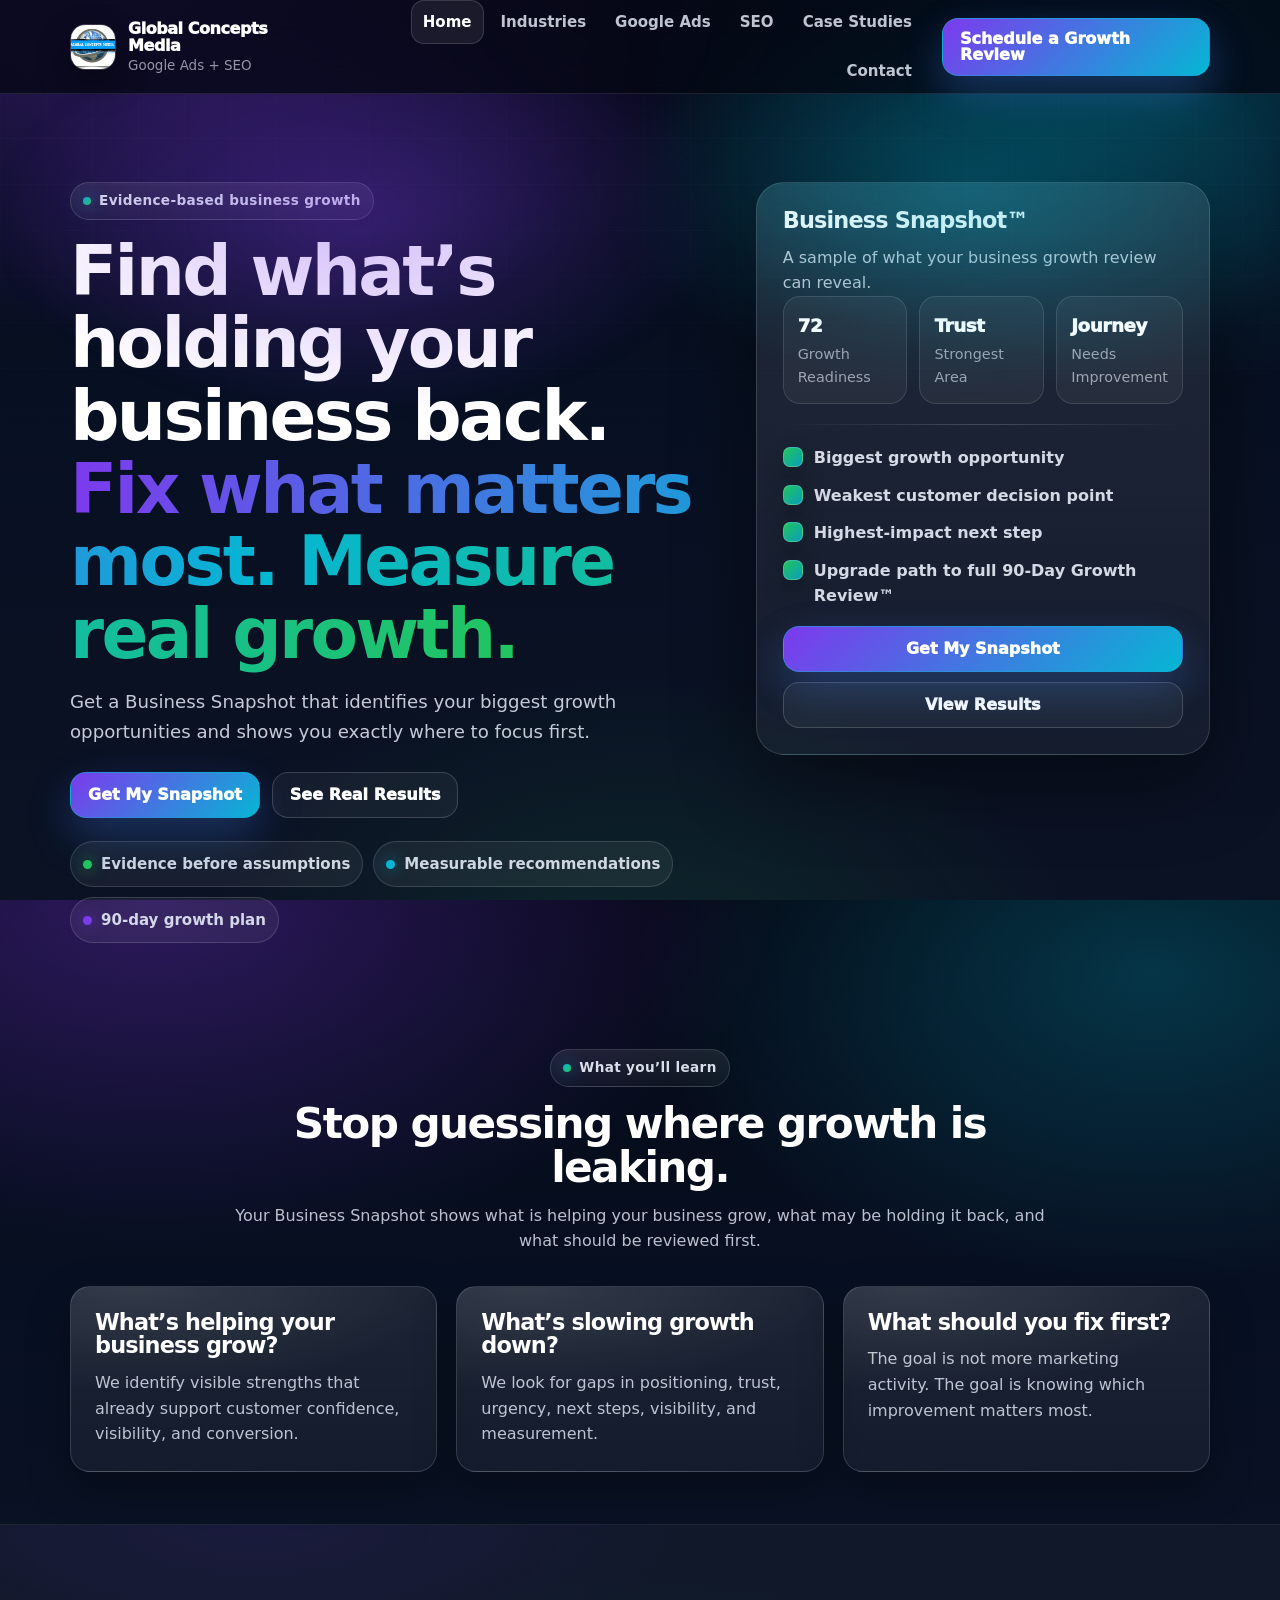
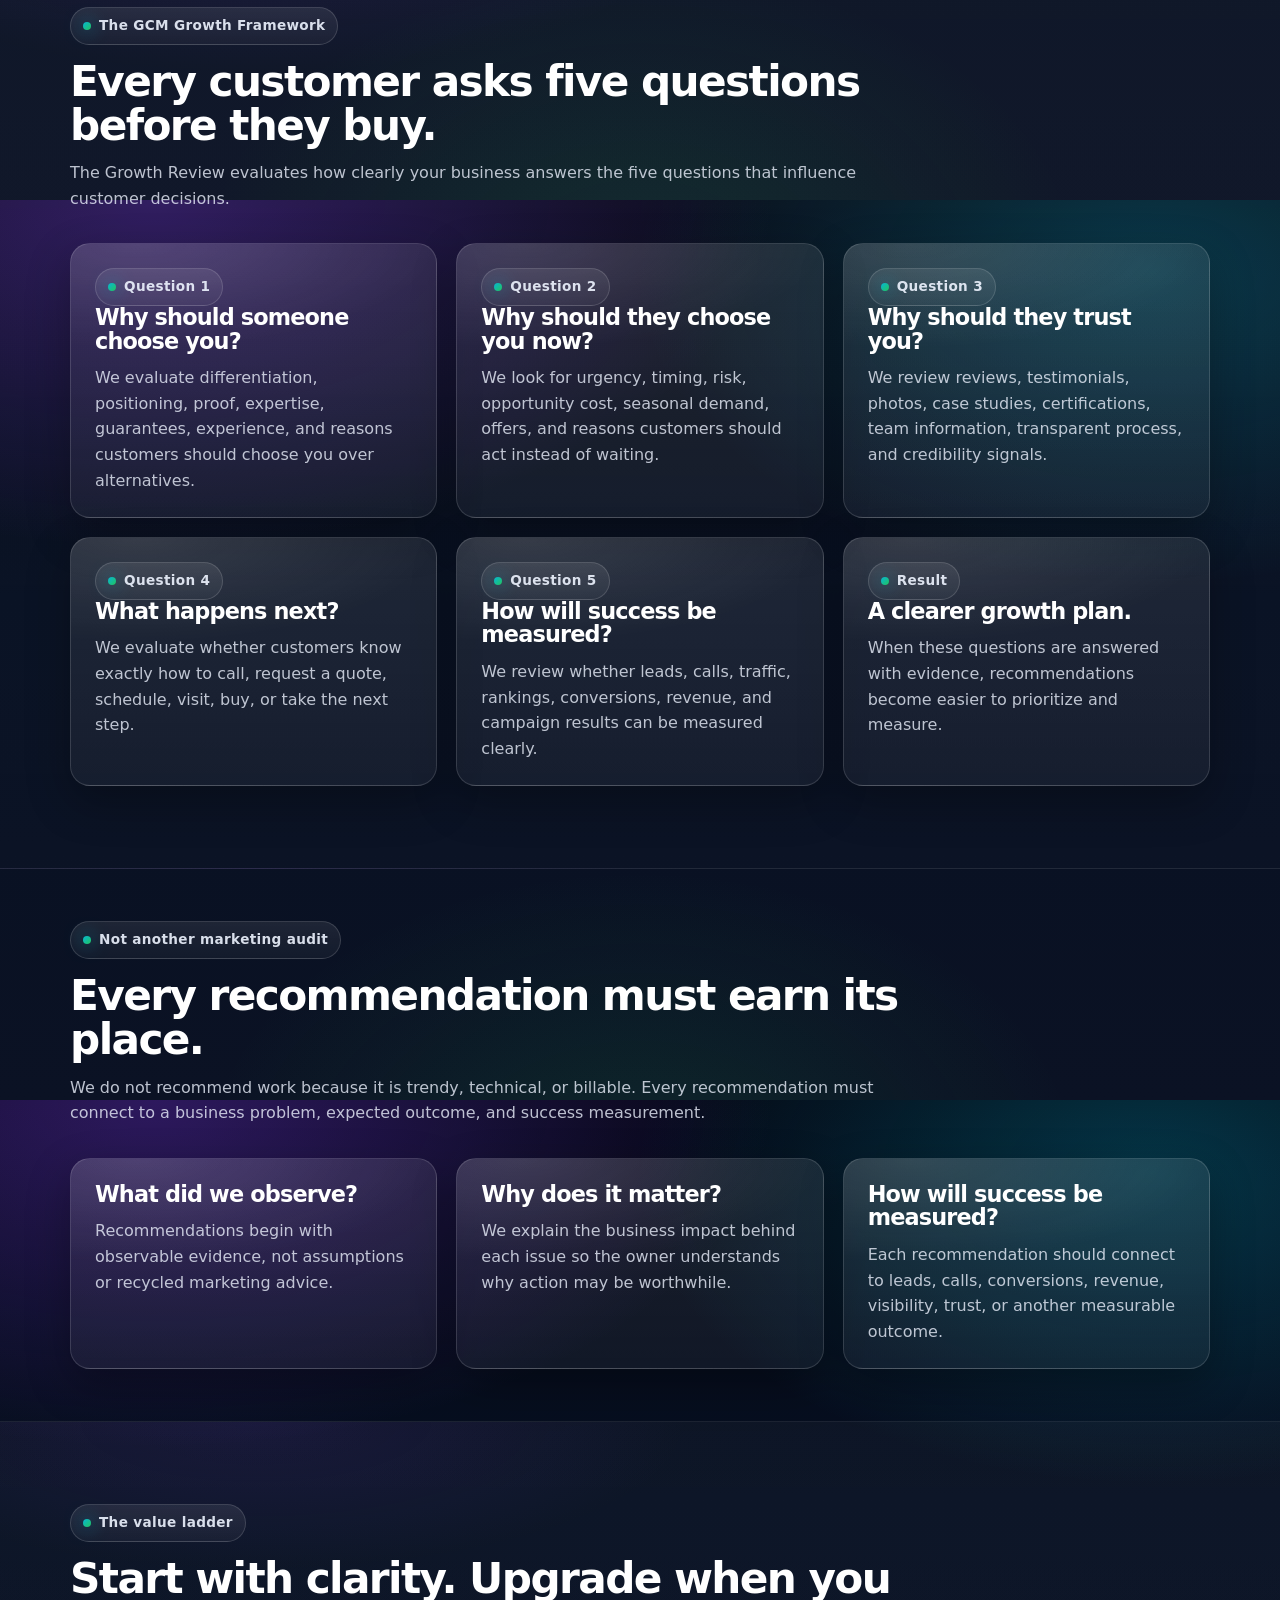
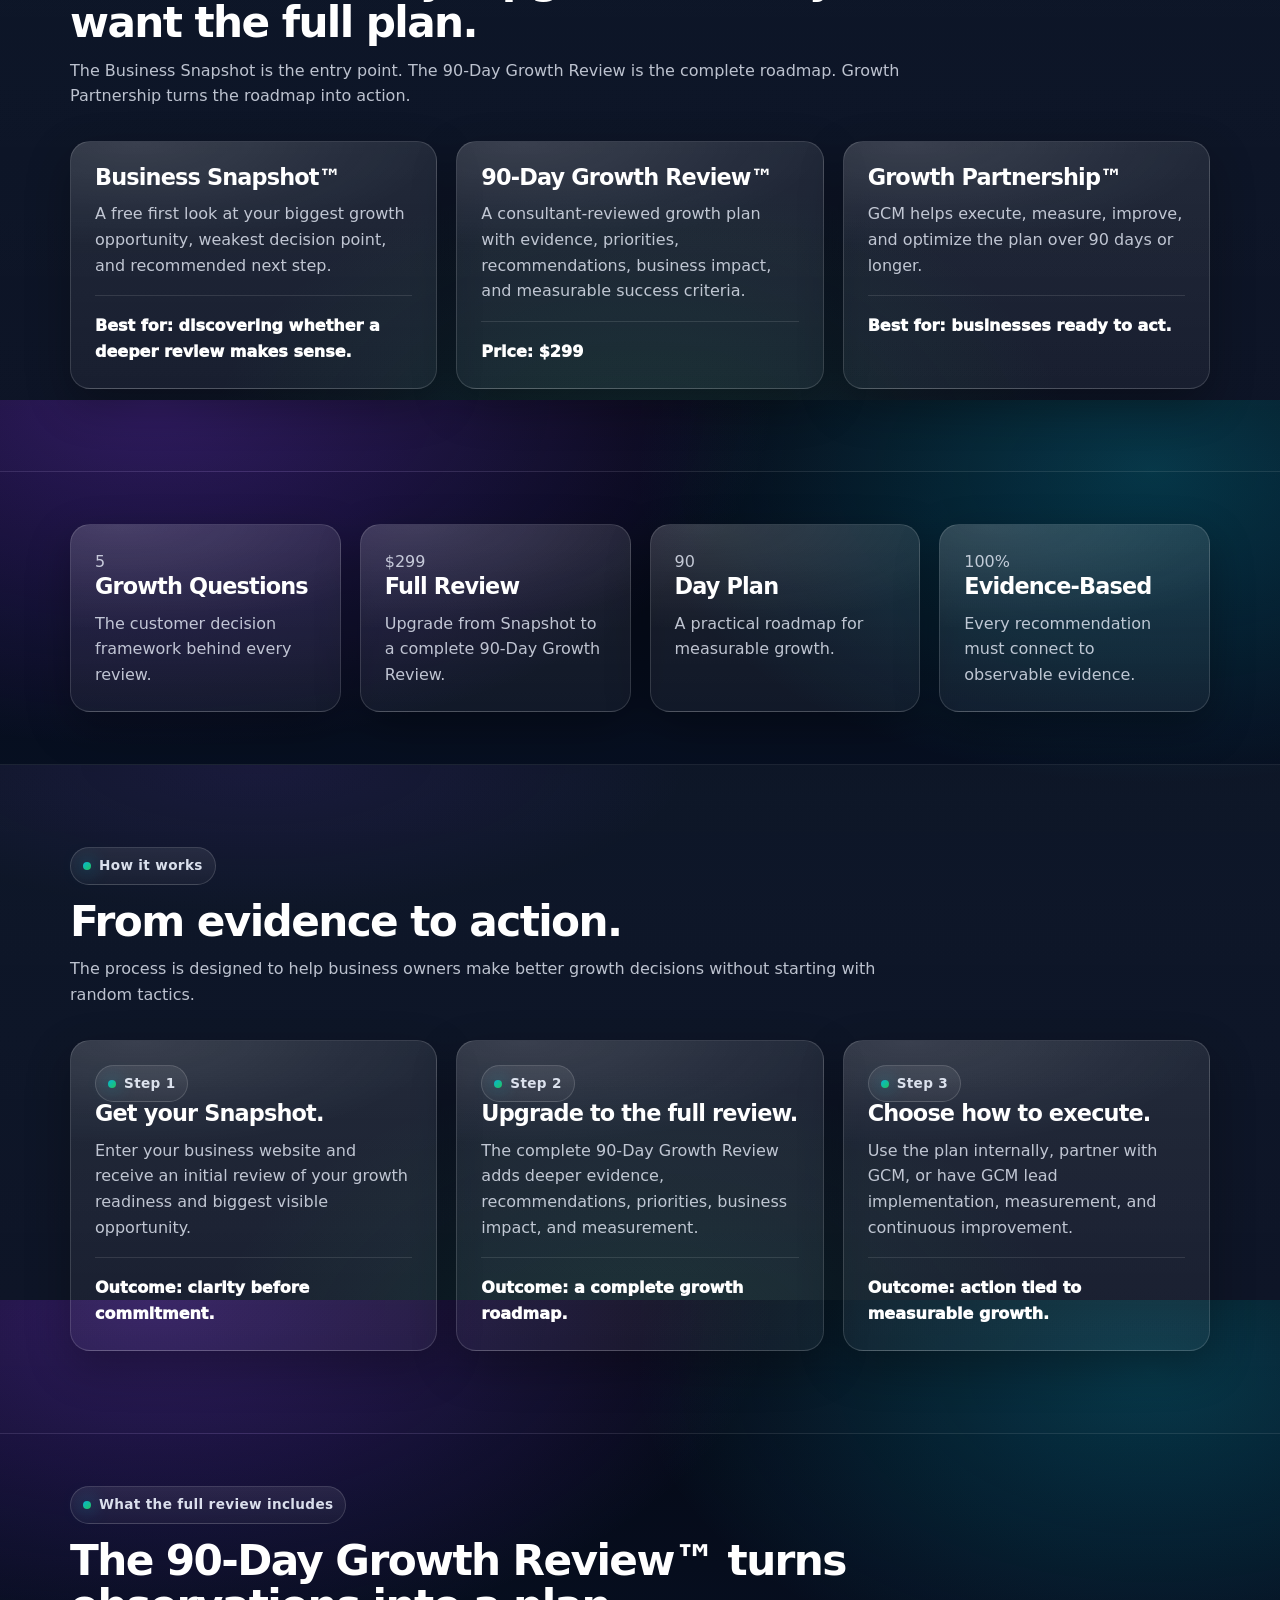
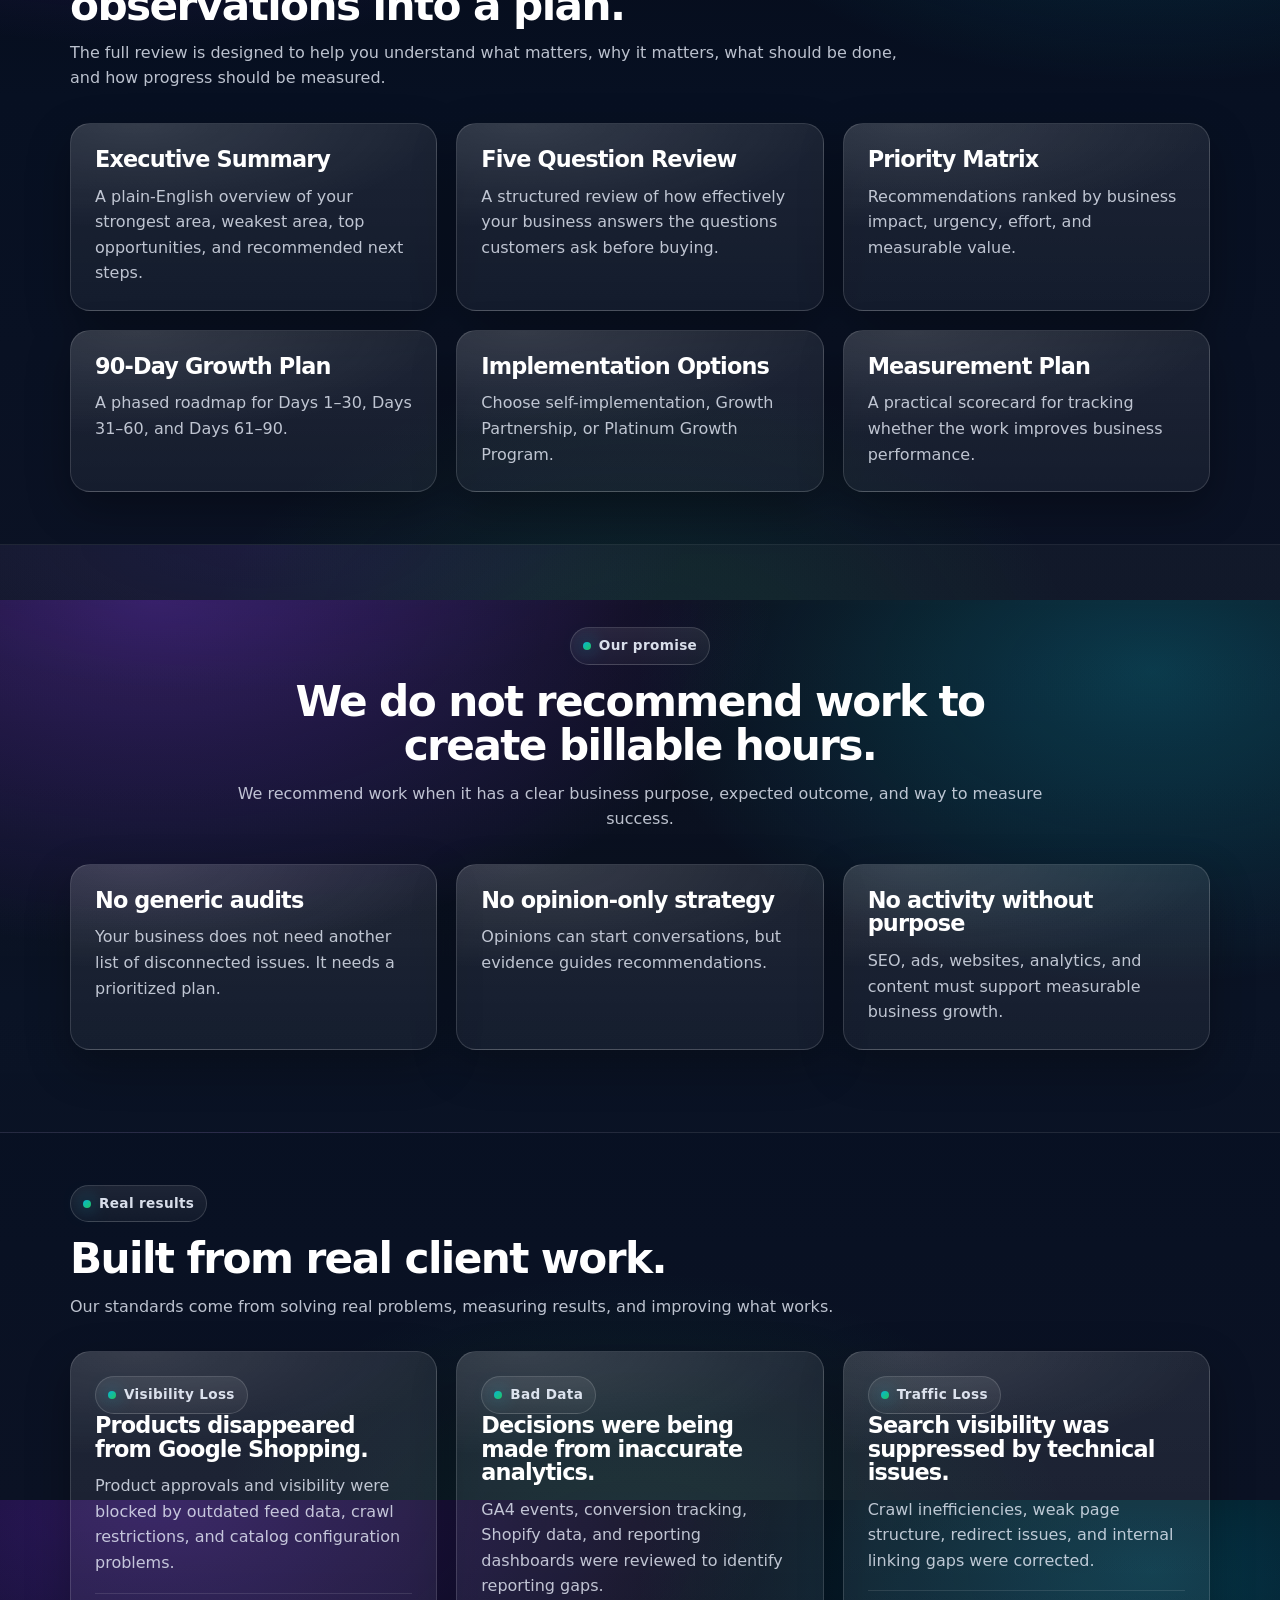
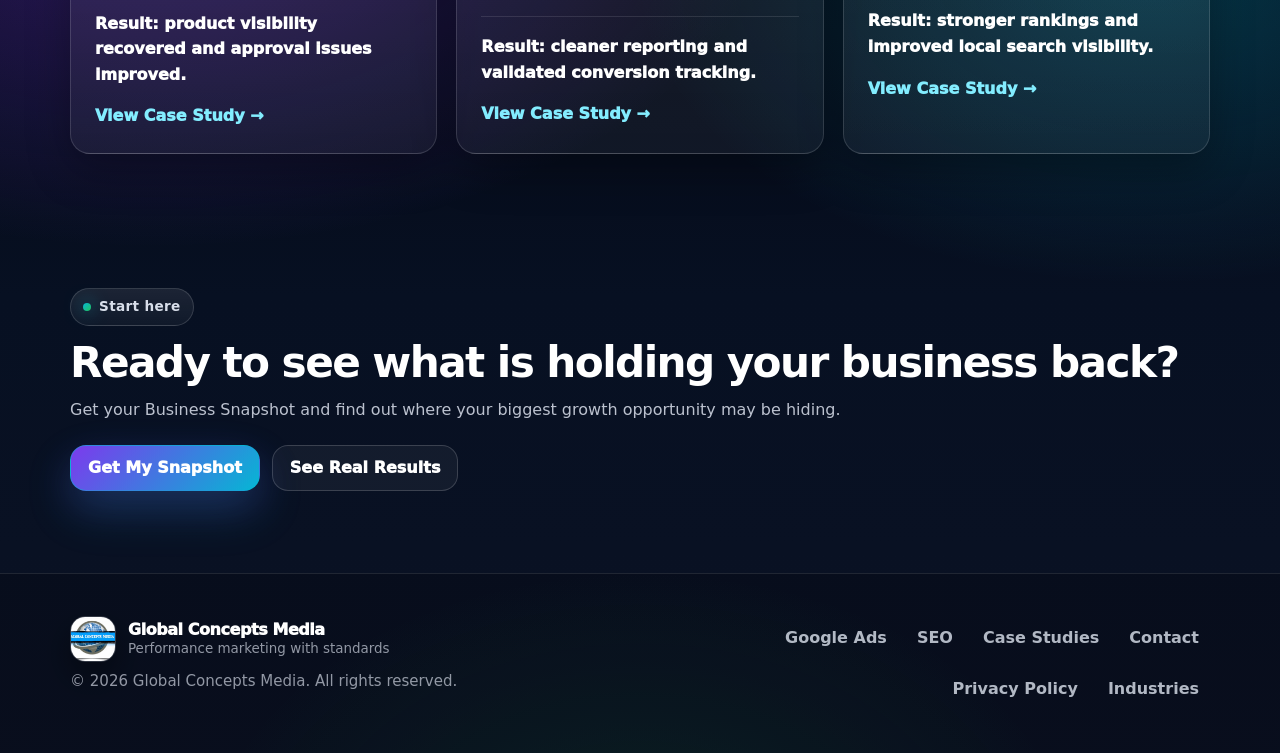
==== index.html @ c3c34c05 "Add files via upload" ====
<!doctype html>
<html lang="en">
<head>
  <meta charset="utf-8" />
  <meta name="viewport" content="width=device-width,initial-scale=1" />
  <meta name="description" content="Get your Business Snapshot from Global Concepts Media. Find what is holding your business back, fix what matters most, and measure real growth with an evidence-based 90-Day Growth Review." />

  <script async src="https://www.googletagmanager.com/gtag/js?id=G-0SN72D1GNG"></script>
  <script>
    window.dataLayer = window.dataLayer || [];
    function gtag(){dataLayer.push(arguments);}
    gtag('js', new Date());
    gtag('config', 'G-0SN72D1GNG', { anonymize_ip: true });
  </script>

  <title>Global Concepts Media | Find What Is Holding Your Business Back</title>

  <link rel="canonical" href="https://globalconceptsmedia.com/" />
  <link rel="icon" href="./images/logo.jpg" />
  <link rel="stylesheet" href="./styles.css?v=20260707-2" />
  <script defer src="./shared.js?v=20260707-2"></script>
</head>

<body>
  <a class="skip-link" href="#main">Skip to content</a>
  <div id="site-header"></div>

  <main id="main">

    <section class="hero">
      <div class="container hero-grid">
        <div class="hero-copy">
          <p class="eyebrow">Evidence-based business growth</p>

          <h1>
            Find what’s holding your business back.
            <span class="grad">Fix what matters most. Measure real growth.</span>
          </h1>

          <p class="subhead">
            Get a Business Snapshot that identifies your biggest growth opportunities and shows you exactly where to focus first.
          </p>

          <div class="cta-row">
            <a class="btn btn-primary" href="./business-snapshot.html">Get My Snapshot</a>
            <a class="btn btn-ghost" href="./case-studies.html">See Real Results</a>
          </div>

          <div class="trust-row">
            <div class="trust-pill"><span class="dot dot-green"></span> Evidence before assumptions</div>
            <div class="trust-pill"><span class="dot dot-blue"></span> Measurable recommendations</div>
            <div class="trust-pill"><span class="dot dot-purple"></span> 90-day growth plan</div>
          </div>
        </div>

        <div class="hero-card">
          <div class="card glass">
            <div class="card-top">
              <h3>Business Snapshot™</h3>
              <p class="muted">A sample of what your business growth review can reveal.</p>
            </div>

            <div class="mini-metrics">
              <div class="mini">
                <div class="mini-kpi">72</div>
                <div class="mini-label">Growth Readiness</div>
              </div>
              <div class="mini">
                <div class="mini-kpi">Trust</div>
                <div class="mini-label">Strongest Area</div>
              </div>
              <div class="mini">
                <div class="mini-kpi">Journey</div>
                <div class="mini-label">Needs Improvement</div>
              </div>
            </div>

            <div class="divider"></div>

            <ul class="checklist">
              <li><span class="check"></span> Biggest growth opportunity</li>
              <li><span class="check"></span> Weakest customer decision point</li>
              <li><span class="check"></span> Highest-impact next step</li>
              <li><span class="check"></span> Upgrade path to full 90-Day Growth Review™</li>
            </ul>

            <div class="card-cta">
              <a class="btn btn-primary btn-block" href="./business-snapshot.html">Get My Snapshot</a>
              <a class="btn btn-ghost btn-block" href="./case-studies.html">View Results</a>
            </div>
          </div>
        </div>
      </div>

      <div class="hero-bg" aria-hidden="true"></div>
    </section>

    <section class="section section-tight">
      <div class="container">
        <div class="section-head center">
          <p class="eyebrow">What you’ll learn</p>
          <h2>Stop guessing where growth is leaking.</h2>
          <p class="muted">
            Your Business Snapshot shows what is helping your business grow, what may be holding it back, and what should be reviewed first.
          </p>
        </div>

        <div class="grid-3">
          <article class="feature card">
            <h3>What’s helping your business grow?</h3>
            <p class="muted">We identify visible strengths that already support customer confidence, visibility, and conversion.</p>
          </article>

          <article class="feature card">
            <h3>What’s slowing growth down?</h3>
            <p class="muted">We look for gaps in positioning, trust, urgency, next steps, visibility, and measurement.</p>
          </article>

          <article class="feature card">
            <h3>What should you fix first?</h3>
            <p class="muted">The goal is not more marketing activity. The goal is knowing which improvement matters most.</p>
          </article>
        </div>
      </div>
    </section>

    <section class="section section-alt">
      <div class="container">
        <div class="section-head">
          <p class="eyebrow">The GCM Growth Framework</p>
          <h2>Every customer asks five questions before they buy.</h2>
          <p class="muted">
            The Growth Review evaluates how clearly your business answers the five questions that influence customer decisions.
          </p>
        </div>

        <div class="grid-3">
          <article class="feature card">
            <p class="eyebrow">Question 1</p>
            <h3>Why should someone choose you?</h3>
            <p class="muted">We evaluate differentiation, positioning, proof, expertise, guarantees, experience, and reasons customers should choose you over alternatives.</p>
          </article>

          <article class="feature card">
            <p class="eyebrow">Question 2</p>
            <h3>Why should they choose you now?</h3>
            <p class="muted">We look for urgency, timing, risk, opportunity cost, seasonal demand, offers, and reasons customers should act instead of waiting.</p>
          </article>

          <article class="feature card">
            <p class="eyebrow">Question 3</p>
            <h3>Why should they trust you?</h3>
            <p class="muted">We review reviews, testimonials, photos, case studies, certifications, team information, transparent process, and credibility signals.</p>
          </article>

          <article class="feature card">
            <p class="eyebrow">Question 4</p>
            <h3>What happens next?</h3>
            <p class="muted">We evaluate whether customers know exactly how to call, request a quote, schedule, visit, buy, or take the next step.</p>
          </article>

          <article class="feature card">
            <p class="eyebrow">Question 5</p>
            <h3>How will success be measured?</h3>
            <p class="muted">We review whether leads, calls, traffic, rankings, conversions, revenue, and campaign results can be measured clearly.</p>
          </article>

          <article class="feature card">
            <p class="eyebrow">Result</p>
            <h3>A clearer growth plan.</h3>
            <p class="muted">When these questions are answered with evidence, recommendations become easier to prioritize and measure.</p>
          </article>
        </div>
      </div>
    </section>

    <section class="section section-tight">
      <div class="container">
        <div class="section-head">
          <p class="eyebrow">Not another marketing audit</p>
          <h2>Every recommendation must earn its place.</h2>
          <p class="muted">
            We do not recommend work because it is trendy, technical, or billable. Every recommendation must connect to a business problem, expected outcome, and success measurement.
          </p>
        </div>

        <div class="grid-3">
          <article class="feature card">
            <h3>What did we observe?</h3>
            <p class="muted">Recommendations begin with observable evidence, not assumptions or recycled marketing advice.</p>
          </article>

          <article class="feature card">
            <h3>Why does it matter?</h3>
            <p class="muted">We explain the business impact behind each issue so the owner understands why action may be worthwhile.</p>
          </article>

          <article class="feature card">
            <h3>How will success be measured?</h3>
            <p class="muted">Each recommendation should connect to leads, calls, conversions, revenue, visibility, trust, or another measurable outcome.</p>
          </article>
        </div>
      </div>
    </section>

    <section class="section section-alt">
      <div class="container">
        <div class="section-head">
          <p class="eyebrow">The value ladder</p>
          <h2>Start with clarity. Upgrade when you want the full plan.</h2>
          <p class="muted">
            The Business Snapshot is the entry point. The 90-Day Growth Review is the complete roadmap. Growth Partnership turns the roadmap into action.
          </p>
        </div>

        <div class="grid-3">
          <article class="feature card">
            <h3>Business Snapshot™</h3>
            <p class="muted">
              A free first look at your biggest growth opportunity, weakest decision point, and recommended next step.
            </p>
            <div class="result-line">Best for: discovering whether a deeper review makes sense.</div>
          </article>

          <article class="feature card">
            <h3>90-Day Growth Review™</h3>
            <p class="muted">
              A consultant-reviewed growth plan with evidence, priorities, recommendations, business impact, and measurable success criteria.
            </p>
            <div class="result-line">Price: $299</div>
          </article>

          <article class="feature card">
            <h3>Growth Partnership™</h3>
            <p class="muted">
              GCM helps execute, measure, improve, and optimize the plan over 90 days or longer.
            </p>
            <div class="result-line">Best for: businesses ready to act.</div>
          </article>
        </div>
      </div>
    </section>

    <section class="section section-tight">
      <div class="container">
        <div class="grid-4">
          <article class="feature card stat-card">
            <p class="stat-number">5</p>
            <h3>Growth Questions</h3>
            <p class="muted">The customer decision framework behind every review.</p>
          </article>

          <article class="feature card stat-card">
            <p class="stat-number">$299</p>
            <h3>Full Review</h3>
            <p class="muted">Upgrade from Snapshot to a complete 90-Day Growth Review.</p>
          </article>

          <article class="feature card stat-card">
            <p class="stat-number">90</p>
            <h3>Day Plan</h3>
            <p class="muted">A practical roadmap for measurable growth.</p>
          </article>

          <article class="feature card stat-card">
            <p class="stat-number">100%</p>
            <h3>Evidence-Based</h3>
            <p class="muted">Every recommendation must connect to observable evidence.</p>
          </article>
        </div>
      </div>
    </section>

    <section class="section section-alt">
      <div class="container">
        <div class="section-head">
          <p class="eyebrow">How it works</p>
          <h2>From evidence to action.</h2>
          <p class="muted">
            The process is designed to help business owners make better growth decisions without starting with random tactics.
          </p>
        </div>

        <div class="grid-3">
          <article class="feature card">
            <p class="eyebrow">Step 1</p>
            <h3>Get your Snapshot.</h3>
            <p class="muted">
              Enter your business website and receive an initial review of your growth readiness and biggest visible opportunity.
            </p>
            <div class="result-line">Outcome: clarity before commitment.</div>
          </article>

          <article class="feature card">
            <p class="eyebrow">Step 2</p>
            <h3>Upgrade to the full review.</h3>
            <p class="muted">
              The complete 90-Day Growth Review adds deeper evidence, recommendations, priorities, business impact, and measurement.
            </p>
            <div class="result-line">Outcome: a complete growth roadmap.</div>
          </article>

          <article class="feature card">
            <p class="eyebrow">Step 3</p>
            <h3>Choose how to execute.</h3>
            <p class="muted">
              Use the plan internally, partner with GCM, or have GCM lead implementation, measurement, and continuous improvement.
            </p>
            <div class="result-line">Outcome: action tied to measurable growth.</div>
          </article>
        </div>
      </div>
    </section>

    <section class="section section-tight">
      <div class="container">
        <div class="section-head">
          <p class="eyebrow">What the full review includes</p>
          <h2>The 90-Day Growth Review™ turns observations into a plan.</h2>
          <p class="muted">
            The full review is designed to help you understand what matters, why it matters, what should be done, and how progress should be measured.
          </p>
        </div>

        <div class="grid-3">
          <article class="feature card">
            <h3>Executive Summary</h3>
            <p class="muted">A plain-English overview of your strongest area, weakest area, top opportunities, and recommended next steps.</p>
          </article>

          <article class="feature card">
            <h3>Five Question Review</h3>
            <p class="muted">A structured review of how effectively your business answers the questions customers ask before buying.</p>
          </article>

          <article class="feature card">
            <h3>Priority Matrix</h3>
            <p class="muted">Recommendations ranked by business impact, urgency, effort, and measurable value.</p>
          </article>

          <article class="feature card">
            <h3>90-Day Growth Plan</h3>
            <p class="muted">A phased roadmap for Days 1–30, Days 31–60, and Days 61–90.</p>
          </article>

          <article class="feature card">
            <h3>Implementation Options</h3>
            <p class="muted">Choose self-implementation, Growth Partnership, or Platinum Growth Program.</p>
          </article>

          <article class="feature card">
            <h3>Measurement Plan</h3>
            <p class="muted">A practical scorecard for tracking whether the work improves business performance.</p>
          </article>
        </div>
      </div>
    </section>

    <section class="section section-alt">
      <div class="container">
        <div class="section-head center">
          <p class="eyebrow">Our promise</p>
          <h2>We do not recommend work to create billable hours.</h2>
          <p class="muted">
            We recommend work when it has a clear business purpose, expected outcome, and way to measure success.
          </p>
        </div>

        <div class="grid-3">
          <article class="feature card">
            <h3>No generic audits</h3>
            <p class="muted">
              Your business does not need another list of disconnected issues. It needs a prioritized plan.
            </p>
          </article>

          <article class="feature card">
            <h3>No opinion-only strategy</h3>
            <p class="muted">
              Opinions can start conversations, but evidence guides recommendations.
            </p>
          </article>

          <article class="feature card">
            <h3>No activity without purpose</h3>
            <p class="muted">
              SEO, ads, websites, analytics, and content must support measurable business growth.
            </p>
          </article>
        </div>
      </div>
    </section>

    <section class="section section-tight">
      <div class="container">
        <div class="section-head">
          <p class="eyebrow">Real results</p>
          <h2>Built from real client work.</h2>
          <p class="muted">
            Our standards come from solving real problems, measuring results, and improving what works.
          </p>
        </div>

        <div class="grid-3">
          <article class="feature card">
            <p class="eyebrow">Visibility Loss</p>
            <h3>Products disappeared from Google Shopping.</h3>
            <p class="muted">
              Product approvals and visibility were blocked by outdated feed data, crawl restrictions, and catalog configuration problems.
            </p>
            <div class="result-line">Result: product visibility recovered and approval issues improved.</div>
            <a href="./case-studies.html" class="text-link">View Case Study →</a>
          </article>

          <article class="feature card">
            <p class="eyebrow">Bad Data</p>
            <h3>Decisions were being made from inaccurate analytics.</h3>
            <p class="muted">
              GA4 events, conversion tracking, Shopify data, and reporting dashboards were reviewed to identify reporting gaps.
            </p>
            <div class="result-line">Result: cleaner reporting and validated conversion tracking.</div>
            <a href="./case-studies.html" class="text-link">View Case Study →</a>
          </article>

          <article class="feature card">
            <p class="eyebrow">Traffic Loss</p>
            <h3>Search visibility was suppressed by technical issues.</h3>
            <p class="muted">
              Crawl inefficiencies, weak page structure, redirect issues, and internal linking gaps were corrected.
            </p>
            <div class="result-line">Result: stronger rankings and improved local search visibility.</div>
            <a href="./case-studies.html" class="text-link">View Case Study →</a>
          </article>
        </div>
      </div>
    </section>

    <section class="section final-cta">
      <div class="container">
        <div class="split">
          <div>
            <p class="eyebrow">Start here</p>
            <h2>Ready to see what is holding your business back?</h2>
            <p class="muted">
              Get your Business Snapshot and find out where your biggest growth opportunity may be hiding.
            </p>
          </div>

          <div class="split-cta">
            <a class="btn btn-primary" href="./business-snapshot.html">Get My Snapshot</a>
            <a class="btn btn-ghost" href="./case-studies.html">See Real Results</a>
          </div>
        </div>
      </div>
    </section>

  </main>

  <div id="site-footer"></div>

  <script defer src="https://static.cloudflareinsights.com/beacon.min.js"
    data-cf-beacon='{"token":"759fd166dbe248f79e559da39742e8ea"}'>
  </script>
</body>
</html>
---- styles.css ----
/* =========================================================
   Global Concepts Media — Final Premium UI CSS
   Final CSS / UI Polish
   Fresh Install / Full Replacement
   ========================================================= */

:root{
  --bg0:#040713;
  --bg1:#071022;
  --bg2:#0B1224;

  --text:#EEF4FF;
  --text-strong:#FFFFFF;
  --muted:rgba(238,244,255,.78);
  --muted2:rgba(238,244,255,.60);

  --brand1:#7C3AED;
  --brand2:#06B6D4;
  --brand3:#22C55E;
  --warn:#F59E0B;

  --surface:rgba(255,255,255,.058);
  --surface2:rgba(255,255,255,.088);
  --surface3:rgba(255,255,255,.13);
  --border:rgba(255,255,255,.14);
  --border2:rgba(255,255,255,.24);

  --shadow:0 26px 80px rgba(0,0,0,.48);
  --shadow-soft:0 16px 44px rgba(0,0,0,.30);
  --glow:0 0 0 1px rgba(255,255,255,.10), 0 22px 70px rgba(6,182,212,.10);

  --radius:20px;
  --radius2:28px;
  --radius3:36px;

  --container:1140px;
  --header-h:76px;
}

/* Reset */
*{box-sizing:border-box}
html{
  height:100%;
  scroll-behavior:smooth;
  text-size-adjust:100%;
}
body{
  min-height:100%;
  margin:0;
  color:var(--text);
  font-family:Inter, ui-sans-serif, system-ui, -apple-system, BlinkMacSystemFont, "Segoe UI", Roboto, Helvetica, Arial, sans-serif;
  line-height:1.6;
  background:
    radial-gradient(1000px 560px at 12% 0%, rgba(124,58,237,.34), transparent 62%),
    radial-gradient(860px 520px at 90% 8%, rgba(6,182,212,.26), transparent 60%),
    radial-gradient(760px 520px at 50% 108%, rgba(34,197,94,.12), transparent 58%),
    linear-gradient(180deg,var(--bg0),var(--bg1) 44%,var(--bg2));
  -webkit-font-smoothing:antialiased;
  -moz-osx-font-smoothing:grayscale;
  overflow-x:hidden;
}

body:before{
  content:"";
  position:fixed;
  inset:0;
  pointer-events:none;
  z-index:-1;
  background:
    linear-gradient(rgba(255,255,255,.026) 1px, transparent 1px),
    linear-gradient(90deg, rgba(255,255,255,.021) 1px, transparent 1px);
  background-size:46px 46px;
  mask-image:linear-gradient(to bottom, rgba(0,0,0,.82), transparent 78%);
}

img,svg{max-width:100%;display:block}
a{color:inherit;text-decoration:none}
button,input,textarea,select{font:inherit}
p{margin:0 0 14px;color:var(--muted)}
p:last-child{margin-bottom:0}
h1,h2,h3,h4{
  margin:0 0 12px;
  color:var(--text-strong);
  letter-spacing:-.038em;
  line-height:1.05;
}
h1{font-size:clamp(2.55rem,5.4vw,4.85rem)}
h2{font-size:clamp(1.85rem,3.3vw,3.12rem)}
h3{font-size:clamp(1.2rem,1.75vw,1.5rem)}
h4{font-size:1.06rem}
ul,ol{margin-top:0}
::selection{background:rgba(6,182,212,.30)}

:focus-visible{
  outline:3px solid rgba(6,182,212,.62);
  outline-offset:4px;
  border-radius:10px;
}

.container{
  width:min(var(--container),calc(100% - 40px));
  margin-inline:auto;
}

.skip-link{
  position:absolute;
  left:-999px;
  top:12px;
  z-index:99999;
}
.skip-link:focus{
  left:12px;
  padding:10px 14px;
  border-radius:14px;
  color:#fff;
  background:#111827;
  border:1px solid var(--border2);
}

/* Utility */
.grad{
  background:linear-gradient(90deg,var(--brand1),var(--brand2),var(--brand3));
  -webkit-background-clip:text;
  background-clip:text;
  color:transparent;
}
.muted{color:var(--muted)}
.tiny{font-size:.92rem;color:var(--muted2)}
.strong{color:var(--text-strong);font-weight:850}
.center{text-align:center}
.max-760{max-width:760px}
.max-860{max-width:860px}

.section{
  padding:82px 0;
  position:relative;
}
.section-tight{padding:52px 0}
.section-alt{
  background:
    radial-gradient(700px 240px at 20% 0%,rgba(124,58,237,.10),transparent 62%),
    linear-gradient(180deg,rgba(255,255,255,.032),rgba(255,255,255,.012));
  border-top:1px solid rgba(255,255,255,.075);
  border-bottom:1px solid rgba(255,255,255,.075);
}
.section-head{
  max-width:840px;
  margin:0 0 32px;
}
.section-head.center{
  margin-inline:auto;
}
.subhead{
  max-width:72ch;
  font-size:clamp(1.06rem,1.42vw,1.24rem);
  line-height:1.62;
  color:rgba(238,244,255,.82);
}
.eyebrow{
  display:inline-flex;
  align-items:center;
  gap:8px;
  margin-bottom:15px;
  padding:7px 12px;
  border-radius:999px;
  border:1px solid rgba(255,255,255,.15);
  background:linear-gradient(180deg,rgba(255,255,255,.085),rgba(255,255,255,.038));
  color:rgba(238,244,255,.90);
  font-weight:850;
  font-size:.85rem;
  letter-spacing:.025em;
}
.eyebrow:before{
  content:"";
  width:8px;
  height:8px;
  border-radius:50%;
  background:linear-gradient(135deg,var(--brand2),var(--brand3));
  box-shadow:0 0 18px rgba(6,182,212,.78);
}
.divider{
  height:1px;
  margin:20px 0;
  background:linear-gradient(90deg,transparent,rgba(255,255,255,.18),transparent);
}

/* Header */
.site-header{
  position:sticky;
  top:0;
  z-index:1000;
  min-height:var(--header-h);
  backdrop-filter:blur(20px);
  -webkit-backdrop-filter:blur(20px);
  background:rgba(4,7,19,.76);
  border-bottom:1px solid rgba(255,255,255,.10);
}
.navbar{
  min-height:var(--header-h);
  display:flex;
  align-items:center;
  justify-content:space-between;
  gap:18px;
}
.brand{
  display:flex;
  align-items:center;
  gap:12px;
  min-width:236px;
}
.brand img{
  width:46px;
  height:46px;
  object-fit:cover;
  border-radius:15px;
  border:1px solid rgba(255,255,255,.18);
  box-shadow:0 14px 32px rgba(0,0,0,.38);
}
.brand-text{
  display:flex;
  flex-direction:column;
  line-height:1.08;
}
.brand-name{
  color:#fff;
  font-weight:950;
  letter-spacing:-.028em;
}
.brand-tag{
  margin-top:4px;
  color:var(--muted2);
  font-size:.84rem;
}
.navlinks{
  display:flex;
  align-items:center;
  justify-content:flex-end;
  gap:5px;
  flex-wrap:wrap;
}
.navlinks a{
  padding:9px 11px;
  border-radius:13px;
  color:rgba(238,244,255,.80);
  border:1px solid transparent;
  font-weight:760;
  font-size:.94rem;
  transition:background .16s ease,border-color .16s ease,color .16s ease;
}
.navlinks a:hover,
.navlinks a.active{
  color:#fff;
  background:rgba(255,255,255,.075);
  border-color:rgba(255,255,255,.14);
}
.nav-cta{
  display:flex;
  align-items:center;
  gap:10px;
}

/* Buttons */
.btn{
  display:inline-flex;
  align-items:center;
  justify-content:center;
  gap:8px;
  min-height:46px;
  padding:12px 17px;
  border-radius:16px;
  border:1px solid rgba(255,255,255,.17);
  background:rgba(255,255,255,.058);
  color:#fff;
  font-weight:950;
  line-height:1;
  cursor:pointer;
  transition:transform .16s ease, background .16s ease, border-color .16s ease, box-shadow .16s ease;
}
.btn:hover{
  transform:translateY(-2px);
  background:rgba(255,255,255,.09);
  border-color:rgba(255,255,255,.26);
  box-shadow:0 14px 34px rgba(0,0,0,.28);
}
.btn:active{transform:translateY(0)}
.btn-primary{
  position:relative;
  overflow:hidden;
  border-color:rgba(6,182,212,.48);
  background:linear-gradient(135deg,var(--brand1),var(--brand2));
  box-shadow:0 20px 48px rgba(6,182,212,.18),0 14px 40px rgba(124,58,237,.20);
}
.btn-primary:before{
  content:"";
  position:absolute;
  inset:0;
  background:linear-gradient(90deg,transparent,rgba(255,255,255,.24),transparent);
  transform:translateX(-120%);
  transition:transform .5s ease;
}
.btn-primary:hover:before{
  transform:translateX(120%);
}
.btn-primary:hover{
  border-color:rgba(255,255,255,.30);
  box-shadow:0 24px 62px rgba(6,182,212,.24),0 16px 46px rgba(124,58,237,.24);
}
.btn-ghost{
  background:rgba(255,255,255,.046);
}
.btn-block{width:100%}

/* Cards */
.card{
  position:relative;
  overflow:hidden;
  border-radius:var(--radius);
  border:1px solid var(--border);
  background:
    radial-gradient(520px 180px at 18% 0%,rgba(255,255,255,.105),transparent 58%),
    linear-gradient(180deg,rgba(255,255,255,.086),rgba(255,255,255,.046));
  box-shadow:var(--shadow-soft);
  padding:24px;
  transition:transform .18s ease,border-color .18s ease,box-shadow .18s ease,background .18s ease;
}
.card > *{position:relative}
.card:hover{
  transform:translateY(-3px);
  border-color:rgba(255,255,255,.22);
  box-shadow:var(--glow);
}
.glass{
  background:
    radial-gradient(620px 220px at 16% 0%,rgba(6,182,212,.12),transparent 62%),
    linear-gradient(180deg,rgba(255,255,255,.105),rgba(255,255,255,.048));
  box-shadow:var(--shadow);
}
.feature p{margin:0}
.result-line{
  margin-top:17px;
  padding-top:17px;
  border-top:1px solid rgba(255,255,255,.11);
  color:#fff;
  font-weight:950;
}
.text-link{
  display:inline-flex;
  align-items:center;
  gap:6px;
  margin-top:16px;
  color:#83EDFF;
  font-weight:950;
}
.text-link:hover{opacity:.84}

/* Hero */
.hero{
  position:relative;
  padding:88px 0 54px;
}
.hero-bg{
  position:absolute;
  inset:-120px 0 auto;
  height:610px;
  pointer-events:none;
  background:
    radial-gradient(600px 320px at 28% 40%,rgba(124,58,237,.36),transparent 62%),
    radial-gradient(580px 320px at 76% 36%,rgba(6,182,212,.30),transparent 62%);
  filter:blur(12px);
  opacity:.95;
}
.hero-grid{
  position:relative;
  display:grid;
  grid-template-columns:minmax(0,1.18fr) minmax(340px,.82fr);
  gap:32px;
  align-items:start;
}
.hero-copy h1{
  max-width:920px;
}
.hero-copy .subhead{
  margin-top:17px;
}
.cta-row{
  display:flex;
  gap:12px;
  flex-wrap:wrap;
  margin-top:26px;
}
.trust-row{
  display:flex;
  flex-wrap:wrap;
  gap:10px;
  margin-top:23px;
}
.trust-pill{
  display:inline-flex;
  align-items:center;
  gap:9px;
  padding:10px 12px;
  border-radius:999px;
  border:1px solid rgba(255,255,255,.14);
  background:rgba(255,255,255,.058);
  color:rgba(238,244,255,.86);
  font-weight:850;
  font-size:.94rem;
}
.dot{
  width:9px;
  height:9px;
  border-radius:999px;
  display:inline-block;
}
.dot-green{background:var(--brand3);box-shadow:0 0 16px rgba(34,197,94,.72)}
.dot-blue{background:var(--brand2);box-shadow:0 0 16px rgba(6,182,212,.72)}
.dot-purple{background:var(--brand1);box-shadow:0 0 16px rgba(124,58,237,.72)}

.hero-card .card{
  padding:26px;
  border-radius:var(--radius2);
}
.card-top p{margin:0}
.checklist{
  list-style:none;
  padding:0;
  margin:19px 0 0;
  display:grid;
  gap:12px;
}
.checklist li{
  display:flex;
  align-items:flex-start;
  gap:11px;
  color:rgba(238,244,255,.88);
  font-weight:680;
}
.check{
  flex:0 0 auto;
  width:20px;
  height:20px;
  margin-top:2px;
  border-radius:7px;
  border:1px solid rgba(255,255,255,.20);
  background:linear-gradient(135deg,rgba(34,197,94,1),rgba(6,182,212,.85));
  box-shadow:0 10px 22px rgba(0,0,0,.28);
}
.mini-metrics{
  display:grid;
  grid-template-columns:repeat(3,1fr);
  gap:12px;
}
.mini{
  padding:14px;
  border-radius:17px;
  border:1px solid rgba(255,255,255,.12);
  background:rgba(255,255,255,.05);
}
.mini-kpi{
  color:#fff;
  font-weight:950;
  font-size:1.14rem;
  letter-spacing:-.02em;
}
.mini-label{
  margin-top:3px;
  color:var(--muted2);
  font-size:.9rem;
}
.card-cta{
  display:grid;
  gap:10px;
  margin-top:17px;
}

/* Grids */
.grid-2,
.grid-3,
.grid-4{
  display:grid;
  gap:19px;
}
.grid-2{grid-template-columns:repeat(2,minmax(0,1fr))}
.grid-3{grid-template-columns:repeat(3,minmax(0,1fr))}
.grid-4{grid-template-columns:repeat(4,minmax(0,1fr))}

.split{
  display:flex;
  align-items:center;
  justify-content:space-between;
  gap:22px;
  flex-wrap:wrap;
}
.split-cta,
.callout-cta{
  display:flex;
  gap:12px;
  flex-wrap:wrap;
}

/* Page Hero */
.page-hero{
  padding:72px 0 36px;
}
.page-hero .subhead{
  margin-top:15px;
}

/* Steps */
.steps{
  list-style:none;
  padding:0;
  margin:0;
  display:grid;
  gap:16px;
}
.step{
  display:grid;
  grid-template-columns:64px 1fr;
  gap:14px;
  align-items:start;
}
.step-num{
  width:56px;
  height:56px;
  border-radius:18px;
  display:flex;
  align-items:center;
  justify-content:center;
  color:#fff;
  font-weight:950;
  background:linear-gradient(135deg,rgba(124,58,237,.96),rgba(6,182,212,.78));
  border:1px solid rgba(255,255,255,.20);
  box-shadow:0 16px 34px rgba(0,0,0,.30);
}

/* Bullets */
.bullets{
  margin:12px 0 0;
  padding-left:18px;
  color:rgba(238,244,255,.84);
}
.bullets li{
  margin:8px 0;
}
.bullets strong{
  color:#fff;
}

/* Case / Metrics */
.case-top p{margin:0}
.case-metrics{
  display:grid;
  grid-template-columns:repeat(2,1fr);
  gap:10px;
  margin:17px 0;
}
.metric{
  padding:14px;
  border-radius:17px;
  border:1px solid rgba(255,255,255,.12);
  background:rgba(255,255,255,.05);
}
.metric-kpi{
  color:#fff;
  font-weight:950;
  font-size:1.1rem;
}
.metric-label{
  margin-top:3px;
  color:var(--muted2);
  font-size:.9rem;
}

/* Callouts */
.callout{
  margin-top:26px;
  border-radius:var(--radius2);
  padding:28px;
}
.callout-inner{
  display:flex;
  align-items:center;
  justify-content:space-between;
  gap:20px;
  flex-wrap:wrap;
}

/* Contact / Forms */
.grid-contact{
  display:grid;
  grid-template-columns:minmax(0,1.08fr) minmax(320px,.92fr);
  gap:20px;
  align-items:start;
}
.form{
  display:grid;
  gap:14px;
  margin-top:15px;
}
label span{
  display:block;
  margin-bottom:7px;
  color:rgba(238,244,255,.90);
  font-weight:880;
  font-size:.94rem;
}
input,
textarea,
select{
  width:100%;
  color:#fff;
  padding:14px 15px;
  border-radius:16px;
  border:1px solid rgba(255,255,255,.15);
  background:rgba(255,255,255,.052);
  outline:none;
  transition:border-color .16s ease,box-shadow .16s ease,background .16s ease;
}
input:hover,
textarea:hover,
select:hover{
  border-color:rgba(255,255,255,.22);
  background:rgba(255,255,255,.065);
}
input::placeholder,
textarea::placeholder{
  color:rgba(238,244,255,.46);
}
input:focus,
textarea:focus,
select:focus{
  border-color:rgba(6,182,212,.56);
  background:rgba(255,255,255,.072);
  box-shadow:0 0 0 4px rgba(6,182,212,.14);
}
textarea{
  resize:vertical;
  min-height:150px;
}

/* Certifications */
.cert-row{
  display:flex;
  align-items:center;
  gap:14px;
  flex-wrap:wrap;
  margin:18px 0 10px;
}
.cert{
  height:58px;
  width:auto;
  padding:10px 12px;
  object-fit:contain;
  border-radius:15px;
  border:1px solid rgba(255,255,255,.16);
  background:rgba(255,255,255,.05);
}

/* Footer */
.site-footer{
  padding:42px 0;
  border-top:1px solid rgba(255,255,255,.10);
  background:rgba(0,0,0,.18);
}
.footer-grid{
  display:grid;
  grid-template-columns:1.2fr .8fr;
  gap:20px;
  align-items:start;
}
.footer-links{
  display:flex;
  justify-content:flex-end;
  flex-wrap:wrap;
  gap:8px;
}
.footer-links a{
  padding:8px 10px;
  border-radius:12px;
  color:rgba(238,244,255,.74);
  border:1px solid transparent;
  font-weight:760;
}
.footer-links a:hover{
  color:#fff;
  background:rgba(255,255,255,.065);
  border-color:rgba(255,255,255,.13);
}
.copy{
  margin-top:7px;
  color:var(--muted2);
  font-size:.94rem;
}

/* Responsive */
@media (max-width:980px){
  :root{--header-h:auto}

  .navbar{
    padding:14px 0;
    align-items:flex-start;
    flex-direction:column;
  }
  .brand{min-width:0}
  .navlinks{
    width:100%;
    justify-content:flex-start;
  }
  .nav-cta{
    width:100%;
    flex-wrap:wrap;
  }
  .hero{
    padding:60px 0 40px;
  }
  .hero-grid,
  .grid-contact{
    grid-template-columns:1fr;
  }
  .grid-3,
  .grid-4{
    grid-template-columns:1fr 1fr;
  }
  .mini-metrics{
    grid-template-columns:1fr;
  }
  .footer-grid{
    grid-template-columns:1fr;
  }
  .footer-links{
    justify-content:flex-start;
  }
}

@media (max-width:680px){
  .container{
    width:min(100% - 28px,var(--container));
  }
  .section{
    padding:58px 0;
  }
  .section-tight{
    padding:44px 0;
  }
  .page-hero{
    padding:50px 0 28px;
  }
  .grid-2,
  .grid-3,
  .grid-4,
  .case-metrics{
    grid-template-columns:1fr;
  }
  .card,
  .callout{
    padding:19px;
  }
  .btn{
    width:100%;
  }
  .cta-row,
  .split-cta,
  .callout-cta{
    width:100%;
  }
  .step{
    grid-template-columns:52px 1fr;
  }
  .step-num{
    width:48px;
    height:48px;
    border-radius:16px;
  }
  h1{
    font-size:clamp(2.2rem,12vw,3.3rem);
  }
}

@media (prefers-reduced-motion:reduce){
  *,
  *:before,
  *:after{
    scroll-behavior:auto!important;
    transition:none!important;
    animation:none!important;
  }
}
/* =========================================================
   Growth Review Page — Contrast Fix
   ========================================================= */

.growth-review,
.growth-review body,
body.growth-review{
  background:#f6f9fc;
  color:#0f172a;
}

.growth-review .card,
.growth-review form,
.growth-review .form-card,
.growth-review .contact-card,
.growth-review .review-form{
  background:#ffffff;
  color:#0f172a;
  border:1px solid rgba(15,23,42,.12);
  box-shadow:0 22px 60px rgba(15,23,42,.12);
}

.growth-review h1,
.growth-review h2,
.growth-review h3,
.growth-review h4{
  color:#0f172a;
}

.growth-review p,
.growth-review li,
.growth-review .muted,
.growth-review .subhead,
.growth-review .tiny{
  color:#475569;
}

.growth-review label span,
.growth-review label,
.growth-review .form label{
  color:#334155;
}

.growth-review input,
.growth-review textarea,
.growth-review select{
  background:#ffffff;
  color:#0f172a;
  border:1px solid rgba(15,23,42,.18);
}

.growth-review input::placeholder,
.growth-review textarea::placeholder{
  color:#94a3b8;
}

.growth-review input:focus,
.growth-review textarea:focus,
.growth-review select:focus{
  border-color:#06b6d4;
  box-shadow:0 0 0 4px rgba(6,182,212,.16);
}

.growth-review .btn-primary{
  color:#ffffff;
}
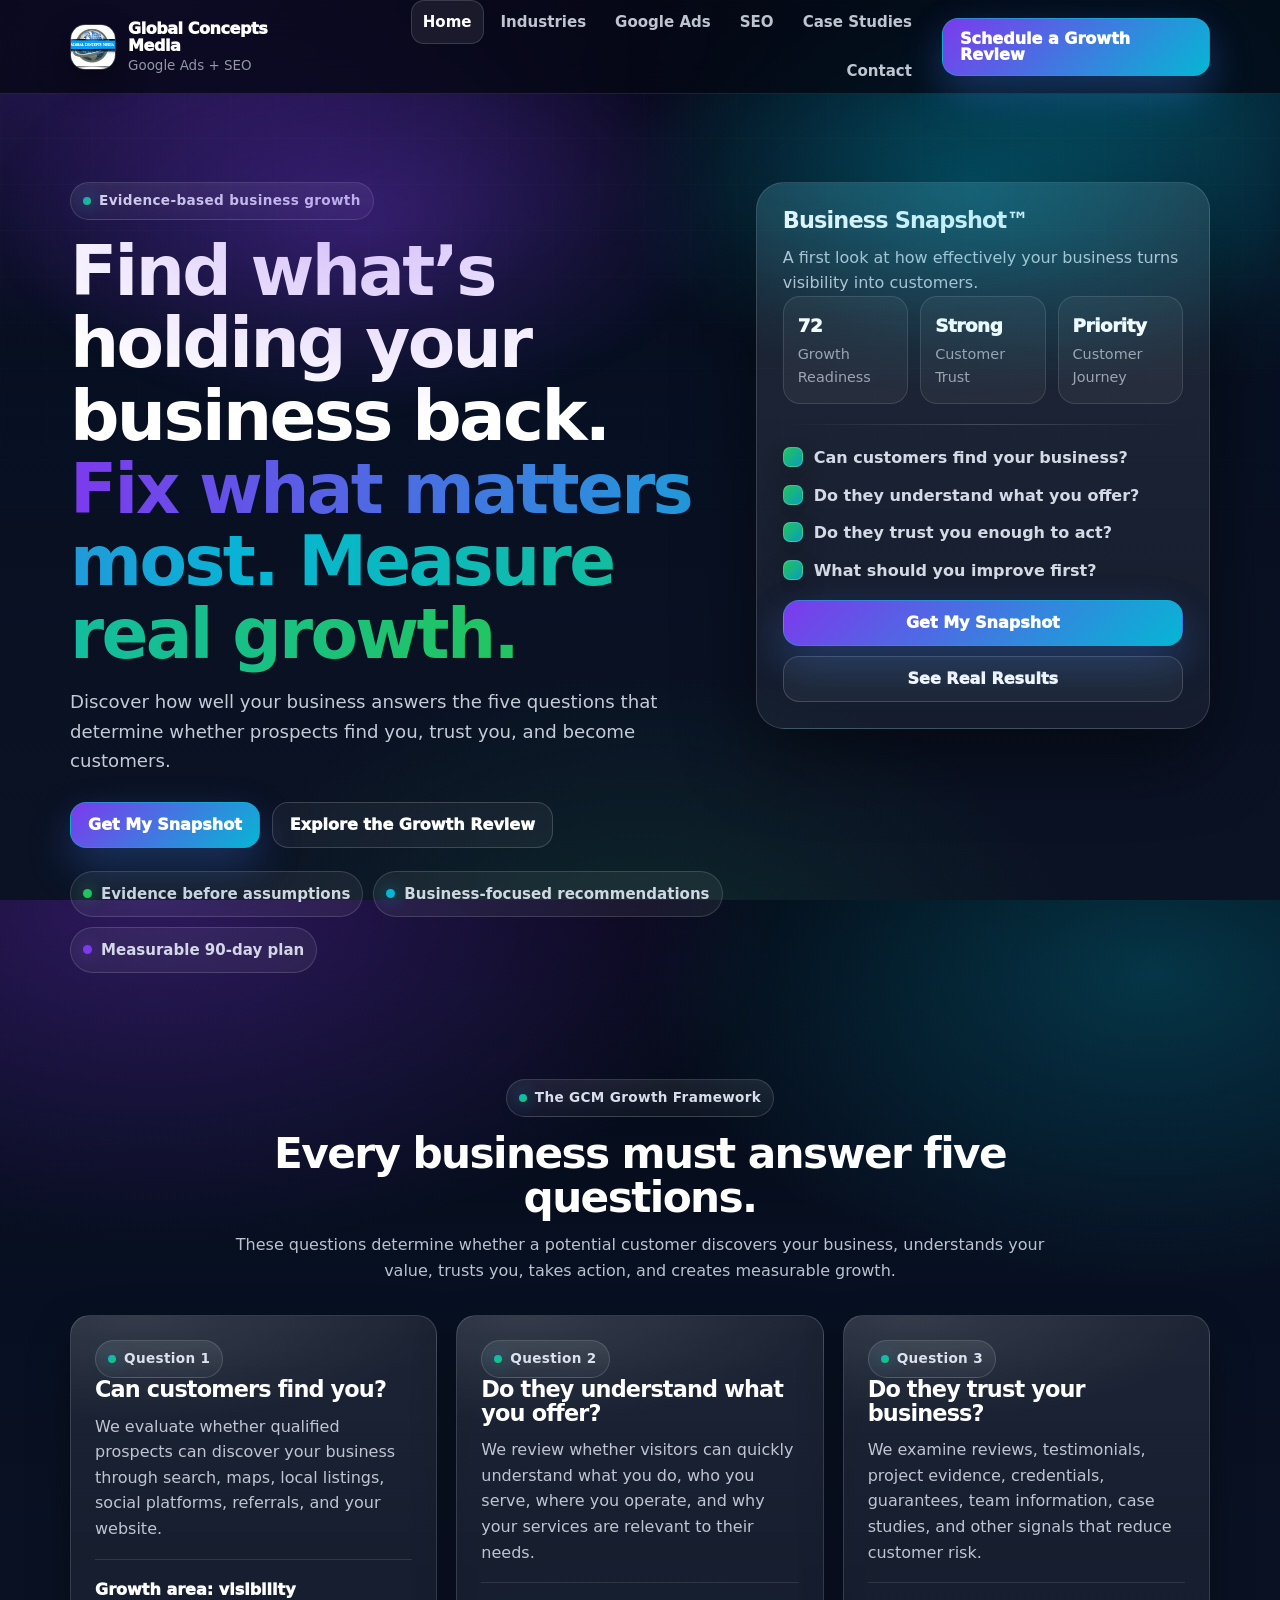
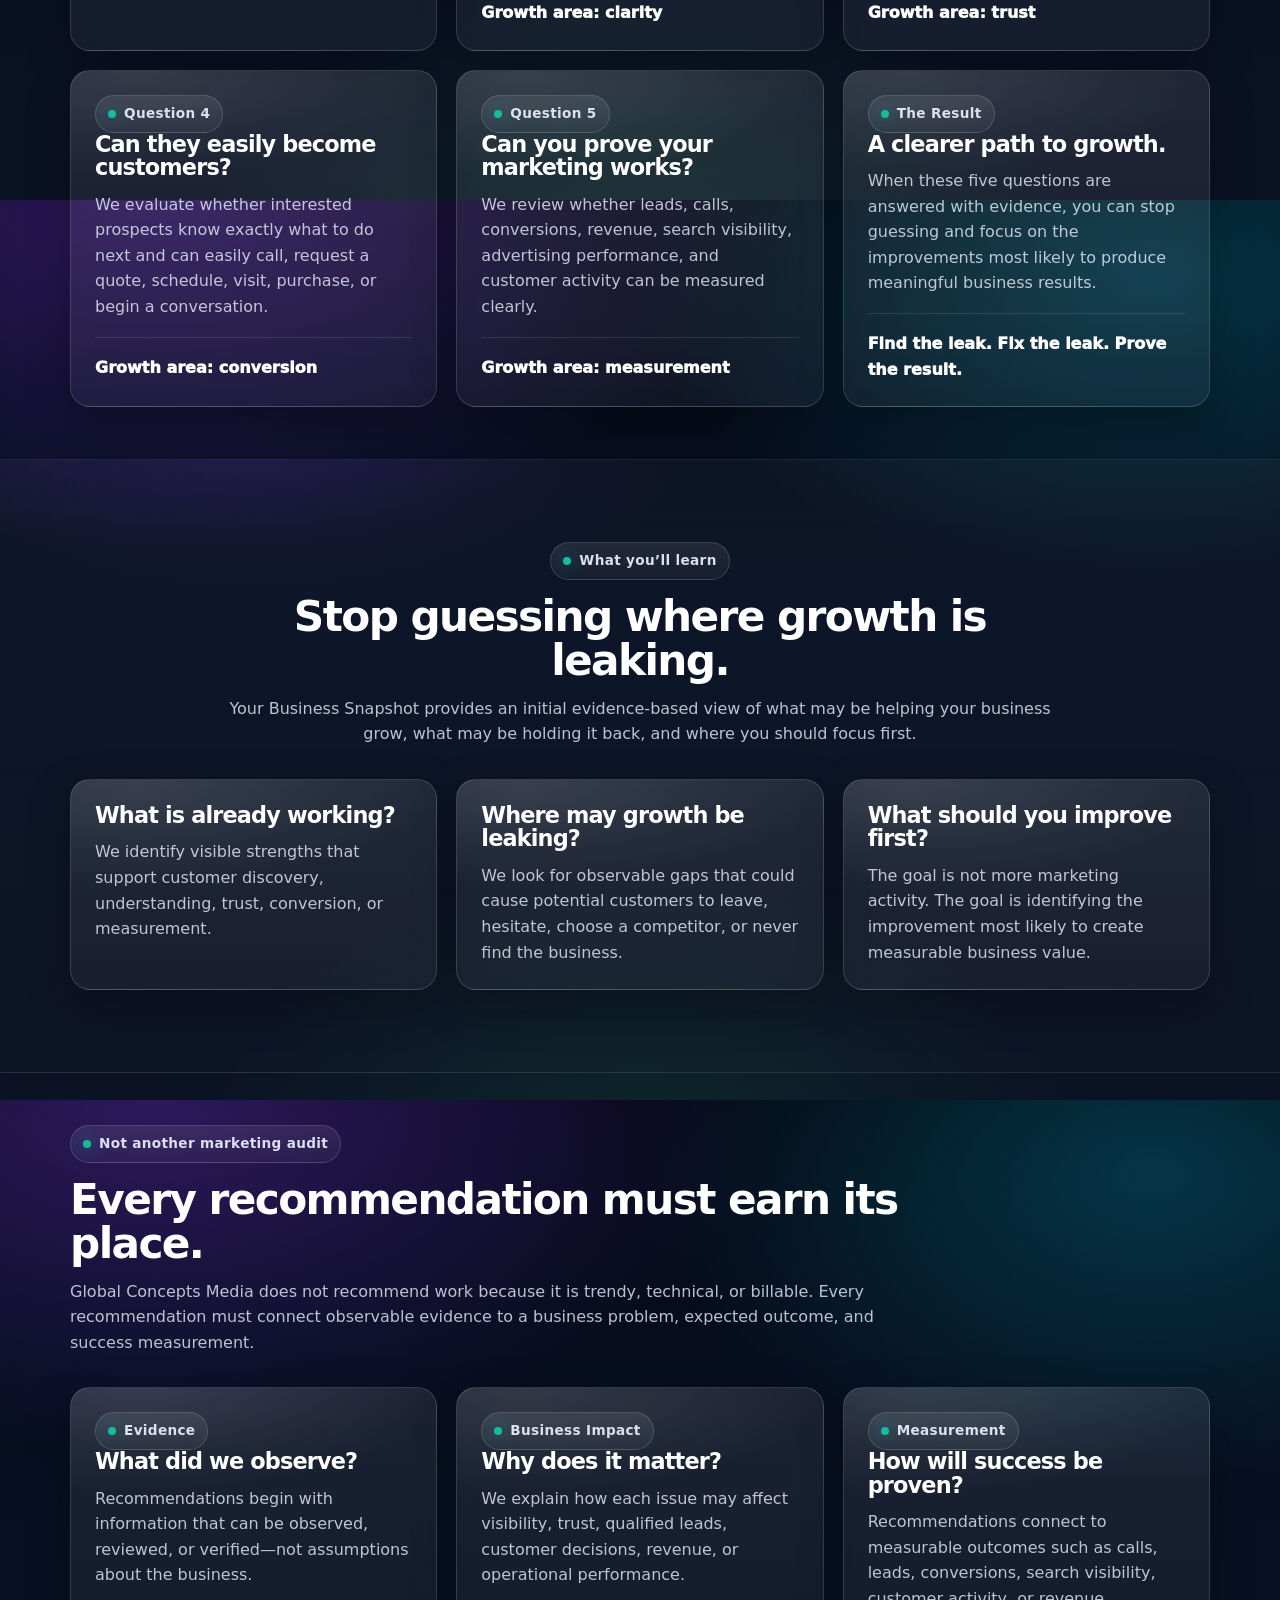
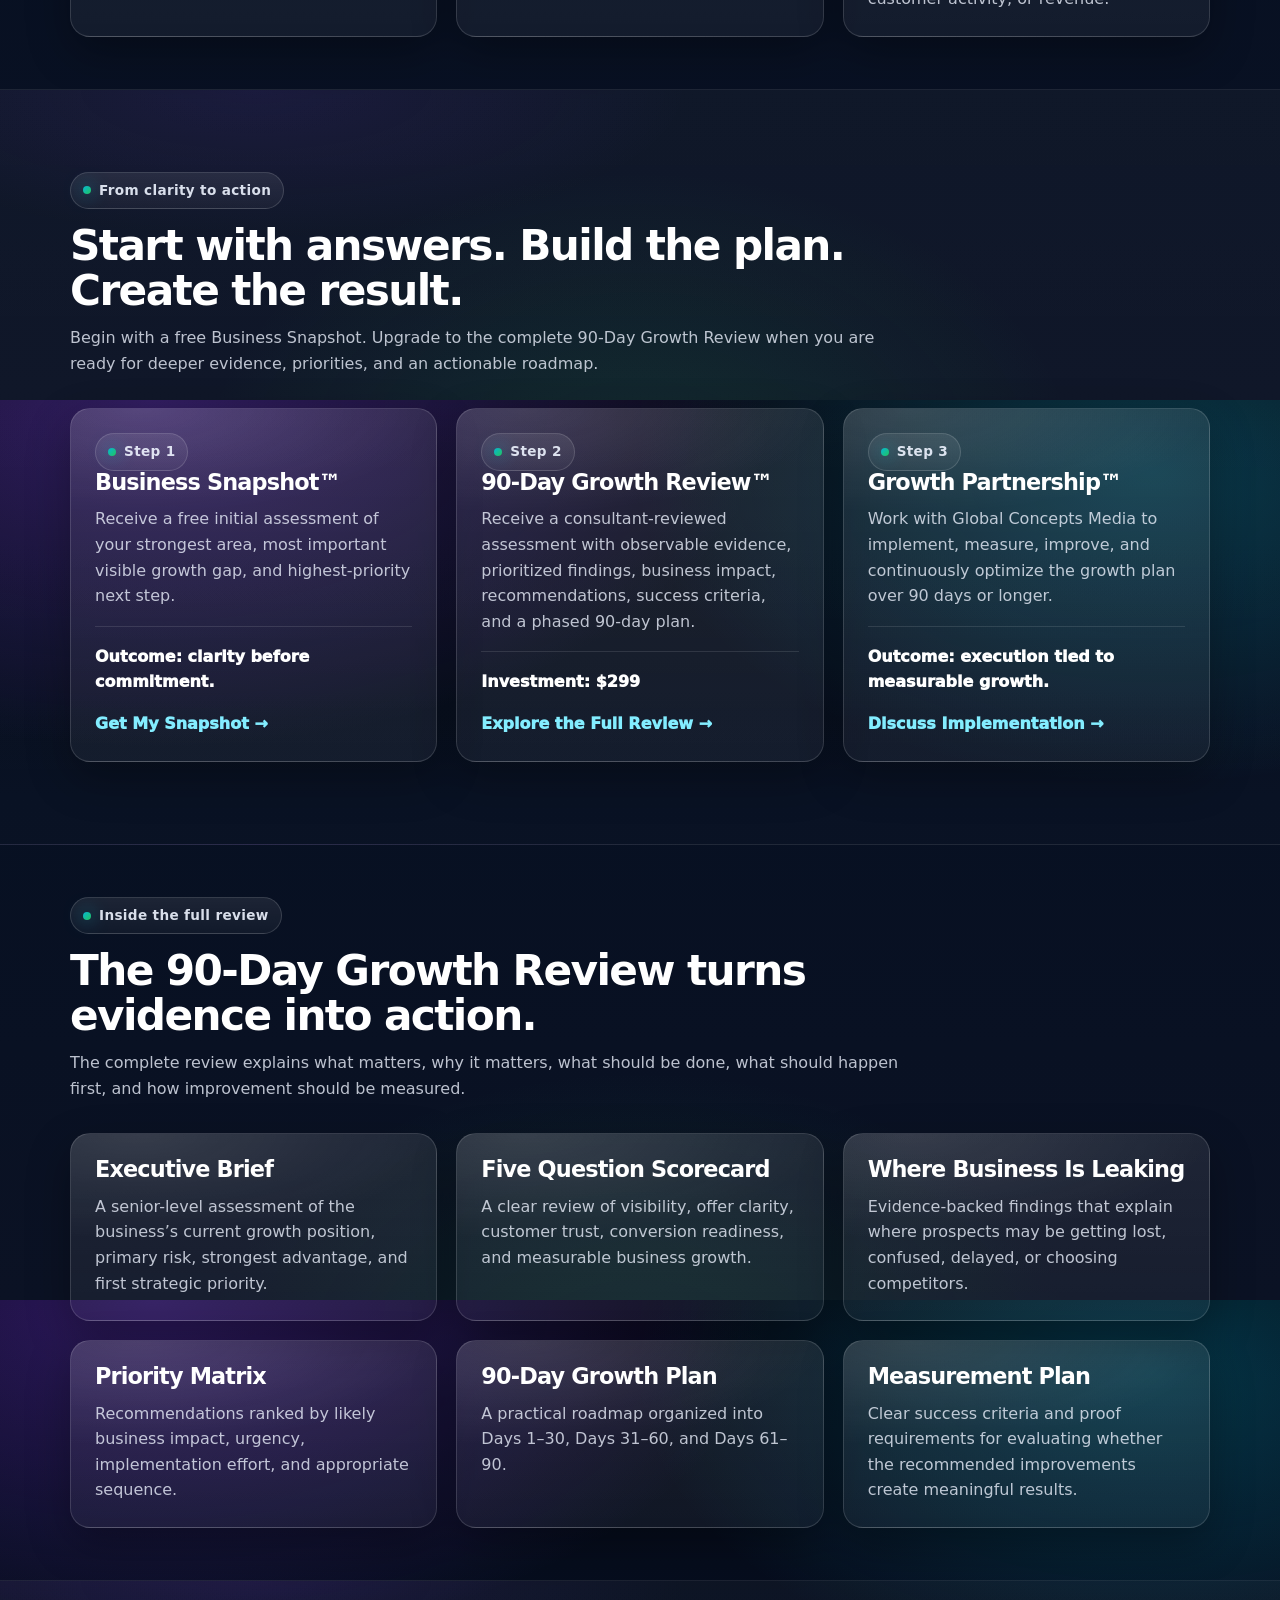
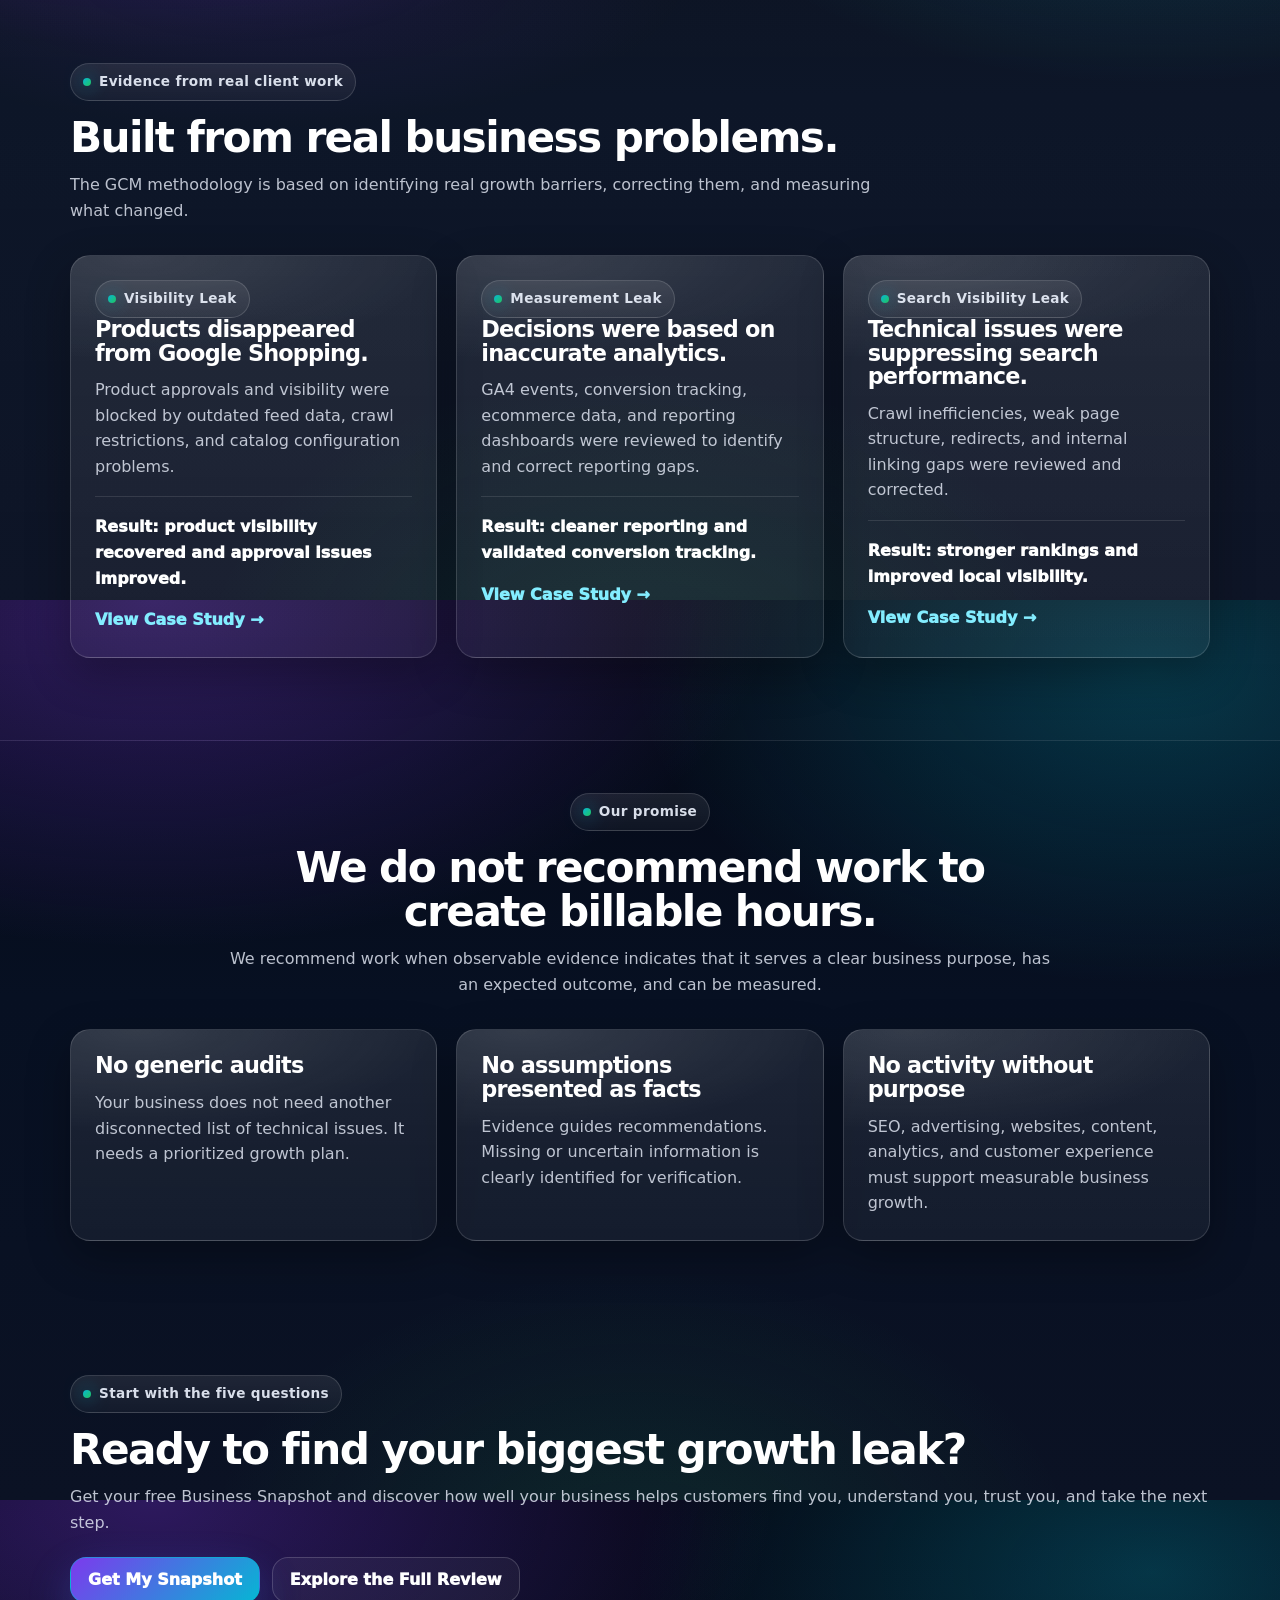
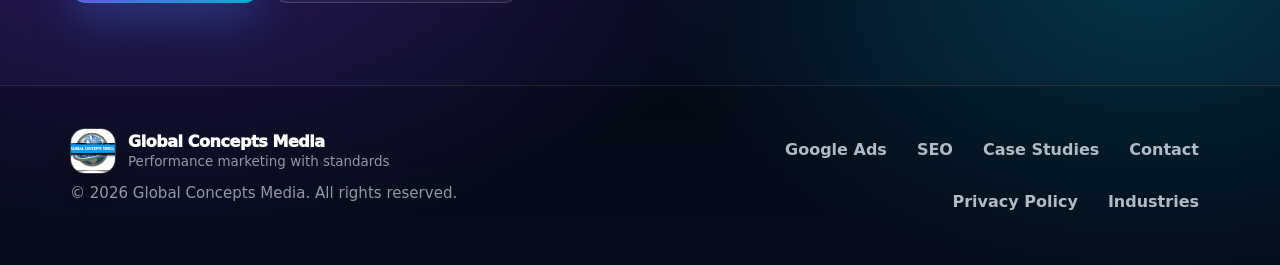
==== commit 38b792d0: "Update index.html" ====
--- a/index.html
+++ b/index.html
@@ -3,61 +3,108 @@
 <head>
   <meta charset="utf-8" />
   <meta name="viewport" content="width=device-width,initial-scale=1" />
-  <meta name="description" content="Get your Business Snapshot from Global Concepts Media. Find what is holding your business back, fix what matters most, and measure real growth with an evidence-based 90-Day Growth Review." />
+
+  <meta
+    name="description"
+    content="Discover what is holding your business back. Global Concepts Media evaluates the five questions every business must answer to attract customers, build trust, convert leads, and create measurable growth."
+  />
 
   <script async src="https://www.googletagmanager.com/gtag/js?id=G-0SN72D1GNG"></script>
   <script>
     window.dataLayer = window.dataLayer || [];
-    function gtag(){dataLayer.push(arguments);}
-    gtag('js', new Date());
-    gtag('config', 'G-0SN72D1GNG', { anonymize_ip: true });
+
+    function gtag() {
+      dataLayer.push(arguments);
+    }
+
+    gtag("js", new Date());
+    gtag("config", "G-0SN72D1GNG", {
+      anonymize_ip: true
+    });
   </script>
 
-  <title>Global Concepts Media | Find What Is Holding Your Business Back</title>
+  <title>
+    Global Concepts Media | Find What Is Holding Your Business Back
+  </title>
 
   <link rel="canonical" href="https://globalconceptsmedia.com/" />
   <link rel="icon" href="./images/logo.jpg" />
-  <link rel="stylesheet" href="./styles.css?v=20260707-2" />
-  <script defer src="./shared.js?v=20260707-2"></script>
+  <link rel="stylesheet" href="./styles.css?v=20260711-1" />
+
+  <script defer src="./shared.js?v=20260711-1"></script>
 </head>
 
 <body>
   <a class="skip-link" href="#main">Skip to content</a>
+
   <div id="site-header"></div>
 
   <main id="main">
+
+    <!-- =====================================================
+         HERO
+         ===================================================== -->
 
     <section class="hero">
       <div class="container hero-grid">
+
         <div class="hero-copy">
           <p class="eyebrow">Evidence-based business growth</p>
 
           <h1>
             Find what’s holding your business back.
-            <span class="grad">Fix what matters most. Measure real growth.</span>
+            <span class="grad">
+              Fix what matters most. Measure real growth.
+            </span>
           </h1>
 
           <p class="subhead">
-            Get a Business Snapshot that identifies your biggest growth opportunities and shows you exactly where to focus first.
+            Discover how well your business answers the five questions
+            that determine whether prospects find you, trust you, and
+            become customers.
           </p>
 
           <div class="cta-row">
-            <a class="btn btn-primary" href="./business-snapshot.html">Get My Snapshot</a>
-            <a class="btn btn-ghost" href="./case-studies.html">See Real Results</a>
+            <a
+              class="btn btn-primary"
+              href="https://globalconceptsmediallc-oss.github.io/gcm-operating-system-app/business-snapshot.html"
+            >
+              Get My Snapshot
+            </a>
+
+            <a class="btn btn-ghost" href="./growth-review.html">
+              Explore the Growth Review
+            </a>
           </div>
 
           <div class="trust-row">
-            <div class="trust-pill"><span class="dot dot-green"></span> Evidence before assumptions</div>
-            <div class="trust-pill"><span class="dot dot-blue"></span> Measurable recommendations</div>
-            <div class="trust-pill"><span class="dot dot-purple"></span> 90-day growth plan</div>
+            <div class="trust-pill">
+              <span class="dot dot-green"></span>
+              Evidence before assumptions
+            </div>
+
+            <div class="trust-pill">
+              <span class="dot dot-blue"></span>
+              Business-focused recommendations
+            </div>
+
+            <div class="trust-pill">
+              <span class="dot dot-purple"></span>
+              Measurable 90-day plan
+            </div>
           </div>
         </div>
 
         <div class="hero-card">
           <div class="card glass">
+
             <div class="card-top">
               <h3>Business Snapshot™</h3>
-              <p class="muted">A sample of what your business growth review can reveal.</p>
+
+              <p class="muted">
+                A first look at how effectively your business turns
+                visibility into customers.
+              </p>
             </div>
 
             <div class="mini-metrics">
@@ -65,391 +112,650 @@
                 <div class="mini-kpi">72</div>
                 <div class="mini-label">Growth Readiness</div>
               </div>
+
               <div class="mini">
-                <div class="mini-kpi">Trust</div>
-                <div class="mini-label">Strongest Area</div>
+                <div class="mini-kpi">Strong</div>
+                <div class="mini-label">Customer Trust</div>
               </div>
+
               <div class="mini">
-                <div class="mini-kpi">Journey</div>
-                <div class="mini-label">Needs Improvement</div>
+                <div class="mini-kpi">Priority</div>
+                <div class="mini-label">Customer Journey</div>
               </div>
             </div>
 
             <div class="divider"></div>
 
             <ul class="checklist">
-              <li><span class="check"></span> Biggest growth opportunity</li>
-              <li><span class="check"></span> Weakest customer decision point</li>
-              <li><span class="check"></span> Highest-impact next step</li>
-              <li><span class="check"></span> Upgrade path to full 90-Day Growth Review™</li>
+              <li>
+                <span class="check"></span>
+                Can customers find your business?
+              </li>
+
+              <li>
+                <span class="check"></span>
+                Do they understand what you offer?
+              </li>
+
+              <li>
+                <span class="check"></span>
+                Do they trust you enough to act?
+              </li>
+
+              <li>
+                <span class="check"></span>
+                What should you improve first?
+              </li>
             </ul>
 
             <div class="card-cta">
-              <a class="btn btn-primary btn-block" href="./business-snapshot.html">Get My Snapshot</a>
-              <a class="btn btn-ghost btn-block" href="./case-studies.html">View Results</a>
-            </div>
+              <a
+                class="btn btn-primary btn-block"
+                href="https://globalconceptsmediallc-oss.github.io/gcm-operating-system-app/business-snapshot.html"
+              >
+                Get My Snapshot
+              </a>
+
+              <a
+                class="btn btn-ghost btn-block"
+                href="./case-studies.html"
+              >
+                See Real Results
+              </a>
+            </div>
+
           </div>
         </div>
+
       </div>
 
       <div class="hero-bg" aria-hidden="true"></div>
     </section>
+
+
+    <!-- =====================================================
+         FIVE QUESTIONS
+         ===================================================== -->
 
     <section class="section section-tight">
       <div class="container">
+
+        <div class="section-head center">
+          <p class="eyebrow">The GCM Growth Framework</p>
+
+          <h2>Every business must answer five questions.</h2>
+
+          <p class="muted">
+            These questions determine whether a potential customer
+            discovers your business, understands your value, trusts you,
+            takes action, and creates measurable growth.
+          </p>
+        </div>
+
+        <div class="grid-3">
+
+          <article class="feature card">
+            <p class="eyebrow">Question 1</p>
+
+            <h3>Can customers find you?</h3>
+
+            <p class="muted">
+              We evaluate whether qualified prospects can discover your
+              business through search, maps, local listings, social
+              platforms, referrals, and your website.
+            </p>
+
+            <div class="result-line">
+              Growth area: visibility
+            </div>
+          </article>
+
+          <article class="feature card">
+            <p class="eyebrow">Question 2</p>
+
+            <h3>Do they understand what you offer?</h3>
+
+            <p class="muted">
+              We review whether visitors can quickly understand what you
+              do, who you serve, where you operate, and why your services
+              are relevant to their needs.
+            </p>
+
+            <div class="result-line">
+              Growth area: clarity
+            </div>
+          </article>
+
+          <article class="feature card">
+            <p class="eyebrow">Question 3</p>
+
+            <h3>Do they trust your business?</h3>
+
+            <p class="muted">
+              We examine reviews, testimonials, project evidence,
+              credentials, guarantees, team information, case studies,
+              and other signals that reduce customer risk.
+            </p>
+
+            <div class="result-line">
+              Growth area: trust
+            </div>
+          </article>
+
+          <article class="feature card">
+            <p class="eyebrow">Question 4</p>
+
+            <h3>Can they easily become customers?</h3>
+
+            <p class="muted">
+              We evaluate whether interested prospects know exactly what
+              to do next and can easily call, request a quote, schedule,
+              visit, purchase, or begin a conversation.
+            </p>
+
+            <div class="result-line">
+              Growth area: conversion
+            </div>
+          </article>
+
+          <article class="feature card">
+            <p class="eyebrow">Question 5</p>
+
+            <h3>Can you prove your marketing works?</h3>
+
+            <p class="muted">
+              We review whether leads, calls, conversions, revenue, search
+              visibility, advertising performance, and customer activity
+              can be measured clearly.
+            </p>
+
+            <div class="result-line">
+              Growth area: measurement
+            </div>
+          </article>
+
+          <article class="feature card">
+            <p class="eyebrow">The Result</p>
+
+            <h3>A clearer path to growth.</h3>
+
+            <p class="muted">
+              When these five questions are answered with evidence, you
+              can stop guessing and focus on the improvements most likely
+              to produce meaningful business results.
+            </p>
+
+            <div class="result-line">
+              Find the leak. Fix the leak. Prove the result.
+            </div>
+          </article>
+
+        </div>
+      </div>
+    </section>
+
+
+    <!-- =====================================================
+         WHAT THE SNAPSHOT REVEALS
+         ===================================================== -->
+
+    <section class="section section-alt">
+      <div class="container">
+
         <div class="section-head center">
           <p class="eyebrow">What you’ll learn</p>
+
           <h2>Stop guessing where growth is leaking.</h2>
+
           <p class="muted">
-            Your Business Snapshot shows what is helping your business grow, what may be holding it back, and what should be reviewed first.
+            Your Business Snapshot provides an initial evidence-based
+            view of what may be helping your business grow, what may be
+            holding it back, and where you should focus first.
           </p>
         </div>
 
         <div class="grid-3">
-          <article class="feature card">
-            <h3>What’s helping your business grow?</h3>
-            <p class="muted">We identify visible strengths that already support customer confidence, visibility, and conversion.</p>
-          </article>
-
-          <article class="feature card">
-            <h3>What’s slowing growth down?</h3>
-            <p class="muted">We look for gaps in positioning, trust, urgency, next steps, visibility, and measurement.</p>
-          </article>
-
-          <article class="feature card">
-            <h3>What should you fix first?</h3>
-            <p class="muted">The goal is not more marketing activity. The goal is knowing which improvement matters most.</p>
-          </article>
-        </div>
-      </div>
-    </section>
+
+          <article class="feature card">
+            <h3>What is already working?</h3>
+
+            <p class="muted">
+              We identify visible strengths that support customer
+              discovery, understanding, trust, conversion, or
+              measurement.
+            </p>
+          </article>
+
+          <article class="feature card">
+            <h3>Where may growth be leaking?</h3>
+
+            <p class="muted">
+              We look for observable gaps that could cause potential
+              customers to leave, hesitate, choose a competitor, or never
+              find the business.
+            </p>
+          </article>
+
+          <article class="feature card">
+            <h3>What should you improve first?</h3>
+
+            <p class="muted">
+              The goal is not more marketing activity. The goal is
+              identifying the improvement most likely to create measurable
+              business value.
+            </p>
+          </article>
+
+        </div>
+      </div>
+    </section>
+
+
+    <!-- =====================================================
+         METHODOLOGY
+         ===================================================== -->
+
+    <section class="section section-tight">
+      <div class="container">
+
+        <div class="section-head">
+          <p class="eyebrow">Not another marketing audit</p>
+
+          <h2>Every recommendation must earn its place.</h2>
+
+          <p class="muted">
+            Global Concepts Media does not recommend work because it is
+            trendy, technical, or billable. Every recommendation must
+            connect observable evidence to a business problem, expected
+            outcome, and success measurement.
+          </p>
+        </div>
+
+        <div class="grid-3">
+
+          <article class="feature card">
+            <p class="eyebrow">Evidence</p>
+
+            <h3>What did we observe?</h3>
+
+            <p class="muted">
+              Recommendations begin with information that can be observed,
+              reviewed, or verified—not assumptions about the business.
+            </p>
+          </article>
+
+          <article class="feature card">
+            <p class="eyebrow">Business Impact</p>
+
+            <h3>Why does it matter?</h3>
+
+            <p class="muted">
+              We explain how each issue may affect visibility, trust,
+              qualified leads, customer decisions, revenue, or operational
+              performance.
+            </p>
+          </article>
+
+          <article class="feature card">
+            <p class="eyebrow">Measurement</p>
+
+            <h3>How will success be proven?</h3>
+
+            <p class="muted">
+              Recommendations connect to measurable outcomes such as
+              calls, leads, conversions, search visibility, customer
+              activity, or revenue.
+            </p>
+          </article>
+
+        </div>
+      </div>
+    </section>
+
+
+    <!-- =====================================================
+         PRODUCT JOURNEY
+         ===================================================== -->
 
     <section class="section section-alt">
       <div class="container">
+
         <div class="section-head">
-          <p class="eyebrow">The GCM Growth Framework</p>
-          <h2>Every customer asks five questions before they buy.</h2>
+          <p class="eyebrow">From clarity to action</p>
+
+          <h2>Start with answers. Build the plan. Create the result.</h2>
+
           <p class="muted">
-            The Growth Review evaluates how clearly your business answers the five questions that influence customer decisions.
+            Begin with a free Business Snapshot. Upgrade to the complete
+            90-Day Growth Review when you are ready for deeper evidence,
+            priorities, and an actionable roadmap.
           </p>
         </div>
 
         <div class="grid-3">
-          <article class="feature card">
-            <p class="eyebrow">Question 1</p>
-            <h3>Why should someone choose you?</h3>
-            <p class="muted">We evaluate differentiation, positioning, proof, expertise, guarantees, experience, and reasons customers should choose you over alternatives.</p>
-          </article>
-
-          <article class="feature card">
-            <p class="eyebrow">Question 2</p>
-            <h3>Why should they choose you now?</h3>
-            <p class="muted">We look for urgency, timing, risk, opportunity cost, seasonal demand, offers, and reasons customers should act instead of waiting.</p>
-          </article>
-
-          <article class="feature card">
-            <p class="eyebrow">Question 3</p>
-            <h3>Why should they trust you?</h3>
-            <p class="muted">We review reviews, testimonials, photos, case studies, certifications, team information, transparent process, and credibility signals.</p>
-          </article>
-
-          <article class="feature card">
-            <p class="eyebrow">Question 4</p>
-            <h3>What happens next?</h3>
-            <p class="muted">We evaluate whether customers know exactly how to call, request a quote, schedule, visit, buy, or take the next step.</p>
-          </article>
-
-          <article class="feature card">
-            <p class="eyebrow">Question 5</p>
-            <h3>How will success be measured?</h3>
-            <p class="muted">We review whether leads, calls, traffic, rankings, conversions, revenue, and campaign results can be measured clearly.</p>
-          </article>
-
-          <article class="feature card">
-            <p class="eyebrow">Result</p>
-            <h3>A clearer growth plan.</h3>
-            <p class="muted">When these questions are answered with evidence, recommendations become easier to prioritize and measure.</p>
-          </article>
-        </div>
-      </div>
-    </section>
+
+          <article class="feature card">
+            <p class="eyebrow">Step 1</p>
+
+            <h3>Business Snapshot™</h3>
+
+            <p class="muted">
+              Receive a free initial assessment of your strongest area,
+              most important visible growth gap, and highest-priority next
+              step.
+            </p>
+
+            <div class="result-line">
+              Outcome: clarity before commitment.
+            </div>
+
+            <a
+              class="text-link"
+              href="https://globalconceptsmediallc-oss.github.io/gcm-operating-system-app/business-snapshot.html"
+            >
+              Get My Snapshot →
+            </a>
+          </article>
+
+          <article class="feature card">
+            <p class="eyebrow">Step 2</p>
+
+            <h3>90-Day Growth Review™</h3>
+
+            <p class="muted">
+              Receive a consultant-reviewed assessment with observable
+              evidence, prioritized findings, business impact,
+              recommendations, success criteria, and a phased 90-day plan.
+            </p>
+
+            <div class="result-line">
+              Investment: $299
+            </div>
+
+            <a class="text-link" href="./growth-review.html">
+              Explore the Full Review →
+            </a>
+          </article>
+
+          <article class="feature card">
+            <p class="eyebrow">Step 3</p>
+
+            <h3>Growth Partnership™</h3>
+
+            <p class="muted">
+              Work with Global Concepts Media to implement, measure,
+              improve, and continuously optimize the growth plan over
+              90 days or longer.
+            </p>
+
+            <div class="result-line">
+              Outcome: execution tied to measurable growth.
+            </div>
+
+            <a class="text-link" href="./contact.html">
+              Discuss Implementation →
+            </a>
+          </article>
+
+        </div>
+      </div>
+    </section>
+
+
+    <!-- =====================================================
+         FULL REVIEW PREVIEW
+         ===================================================== -->
 
     <section class="section section-tight">
       <div class="container">
+
         <div class="section-head">
-          <p class="eyebrow">Not another marketing audit</p>
-          <h2>Every recommendation must earn its place.</h2>
+          <p class="eyebrow">Inside the full review</p>
+
+          <h2>The 90-Day Growth Review turns evidence into action.</h2>
+
           <p class="muted">
-            We do not recommend work because it is trendy, technical, or billable. Every recommendation must connect to a business problem, expected outcome, and success measurement.
+            The complete review explains what matters, why it matters,
+            what should be done, what should happen first, and how
+            improvement should be measured.
           </p>
         </div>
 
         <div class="grid-3">
-          <article class="feature card">
-            <h3>What did we observe?</h3>
-            <p class="muted">Recommendations begin with observable evidence, not assumptions or recycled marketing advice.</p>
-          </article>
-
-          <article class="feature card">
-            <h3>Why does it matter?</h3>
-            <p class="muted">We explain the business impact behind each issue so the owner understands why action may be worthwhile.</p>
-          </article>
-
-          <article class="feature card">
-            <h3>How will success be measured?</h3>
-            <p class="muted">Each recommendation should connect to leads, calls, conversions, revenue, visibility, trust, or another measurable outcome.</p>
-          </article>
-        </div>
-      </div>
-    </section>
+
+          <article class="feature card">
+            <h3>Executive Brief</h3>
+
+            <p class="muted">
+              A senior-level assessment of the business’s current growth
+              position, primary risk, strongest advantage, and first
+              strategic priority.
+            </p>
+          </article>
+
+          <article class="feature card">
+            <h3>Five Question Scorecard</h3>
+
+            <p class="muted">
+              A clear review of visibility, offer clarity, customer trust,
+              conversion readiness, and measurable business growth.
+            </p>
+          </article>
+
+          <article class="feature card">
+            <h3>Where Business Is Leaking</h3>
+
+            <p class="muted">
+              Evidence-backed findings that explain where prospects may be
+              getting lost, confused, delayed, or choosing competitors.
+            </p>
+          </article>
+
+          <article class="feature card">
+            <h3>Priority Matrix</h3>
+
+            <p class="muted">
+              Recommendations ranked by likely business impact, urgency,
+              implementation effort, and appropriate sequence.
+            </p>
+          </article>
+
+          <article class="feature card">
+            <h3>90-Day Growth Plan</h3>
+
+            <p class="muted">
+              A practical roadmap organized into Days 1–30, Days 31–60,
+              and Days 61–90.
+            </p>
+          </article>
+
+          <article class="feature card">
+            <h3>Measurement Plan</h3>
+
+            <p class="muted">
+              Clear success criteria and proof requirements for evaluating
+              whether the recommended improvements create meaningful
+              results.
+            </p>
+          </article>
+
+        </div>
+      </div>
+    </section>
+
+
+    <!-- =====================================================
+         REAL RESULTS
+         ===================================================== -->
 
     <section class="section section-alt">
       <div class="container">
+
         <div class="section-head">
-          <p class="eyebrow">The value ladder</p>
-          <h2>Start with clarity. Upgrade when you want the full plan.</h2>
+          <p class="eyebrow">Evidence from real client work</p>
+
+          <h2>Built from real business problems.</h2>
+
           <p class="muted">
-            The Business Snapshot is the entry point. The 90-Day Growth Review is the complete roadmap. Growth Partnership turns the roadmap into action.
+            The GCM methodology is based on identifying real growth
+            barriers, correcting them, and measuring what changed.
           </p>
         </div>
 
         <div class="grid-3">
-          <article class="feature card">
-            <h3>Business Snapshot™</h3>
-            <p class="muted">
-              A free first look at your biggest growth opportunity, weakest decision point, and recommended next step.
-            </p>
-            <div class="result-line">Best for: discovering whether a deeper review makes sense.</div>
-          </article>
-
-          <article class="feature card">
-            <h3>90-Day Growth Review™</h3>
-            <p class="muted">
-              A consultant-reviewed growth plan with evidence, priorities, recommendations, business impact, and measurable success criteria.
-            </p>
-            <div class="result-line">Price: $299</div>
-          </article>
-
-          <article class="feature card">
-            <h3>Growth Partnership™</h3>
-            <p class="muted">
-              GCM helps execute, measure, improve, and optimize the plan over 90 days or longer.
-            </p>
-            <div class="result-line">Best for: businesses ready to act.</div>
-          </article>
-        </div>
-      </div>
-    </section>
+
+          <article class="feature card">
+            <p class="eyebrow">Visibility Leak</p>
+
+            <h3>Products disappeared from Google Shopping.</h3>
+
+            <p class="muted">
+              Product approvals and visibility were blocked by outdated
+              feed data, crawl restrictions, and catalog configuration
+              problems.
+            </p>
+
+            <div class="result-line">
+              Result: product visibility recovered and approval issues
+              improved.
+            </div>
+
+            <a href="./case-studies.html" class="text-link">
+              View Case Study →
+            </a>
+          </article>
+
+          <article class="feature card">
+            <p class="eyebrow">Measurement Leak</p>
+
+            <h3>Decisions were based on inaccurate analytics.</h3>
+
+            <p class="muted">
+              GA4 events, conversion tracking, ecommerce data, and
+              reporting dashboards were reviewed to identify and correct
+              reporting gaps.
+            </p>
+
+            <div class="result-line">
+              Result: cleaner reporting and validated conversion tracking.
+            </div>
+
+            <a href="./case-studies.html" class="text-link">
+              View Case Study →
+            </a>
+          </article>
+
+          <article class="feature card">
+            <p class="eyebrow">Search Visibility Leak</p>
+
+            <h3>Technical issues were suppressing search performance.</h3>
+
+            <p class="muted">
+              Crawl inefficiencies, weak page structure, redirects, and
+              internal linking gaps were reviewed and corrected.
+            </p>
+
+            <div class="result-line">
+              Result: stronger rankings and improved local visibility.
+            </div>
+
+            <a href="./case-studies.html" class="text-link">
+              View Case Study →
+            </a>
+          </article>
+
+        </div>
+      </div>
+    </section>
+
+
+    <!-- =====================================================
+         PROMISE
+         ===================================================== -->
 
     <section class="section section-tight">
       <div class="container">
-        <div class="grid-4">
-          <article class="feature card stat-card">
-            <p class="stat-number">5</p>
-            <h3>Growth Questions</h3>
-            <p class="muted">The customer decision framework behind every review.</p>
-          </article>
-
-          <article class="feature card stat-card">
-            <p class="stat-number">$299</p>
-            <h3>Full Review</h3>
-            <p class="muted">Upgrade from Snapshot to a complete 90-Day Growth Review.</p>
-          </article>
-
-          <article class="feature card stat-card">
-            <p class="stat-number">90</p>
-            <h3>Day Plan</h3>
-            <p class="muted">A practical roadmap for measurable growth.</p>
-          </article>
-
-          <article class="feature card stat-card">
-            <p class="stat-number">100%</p>
-            <h3>Evidence-Based</h3>
-            <p class="muted">Every recommendation must connect to observable evidence.</p>
-          </article>
-        </div>
-      </div>
-    </section>
-
-    <section class="section section-alt">
-      <div class="container">
-        <div class="section-head">
-          <p class="eyebrow">How it works</p>
-          <h2>From evidence to action.</h2>
-          <p class="muted">
-            The process is designed to help business owners make better growth decisions without starting with random tactics.
-          </p>
-        </div>
-
-        <div class="grid-3">
-          <article class="feature card">
-            <p class="eyebrow">Step 1</p>
-            <h3>Get your Snapshot.</h3>
-            <p class="muted">
-              Enter your business website and receive an initial review of your growth readiness and biggest visible opportunity.
-            </p>
-            <div class="result-line">Outcome: clarity before commitment.</div>
-          </article>
-
-          <article class="feature card">
-            <p class="eyebrow">Step 2</p>
-            <h3>Upgrade to the full review.</h3>
-            <p class="muted">
-              The complete 90-Day Growth Review adds deeper evidence, recommendations, priorities, business impact, and measurement.
-            </p>
-            <div class="result-line">Outcome: a complete growth roadmap.</div>
-          </article>
-
-          <article class="feature card">
-            <p class="eyebrow">Step 3</p>
-            <h3>Choose how to execute.</h3>
-            <p class="muted">
-              Use the plan internally, partner with GCM, or have GCM lead implementation, measurement, and continuous improvement.
-            </p>
-            <div class="result-line">Outcome: action tied to measurable growth.</div>
-          </article>
-        </div>
-      </div>
-    </section>
-
-    <section class="section section-tight">
-      <div class="container">
-        <div class="section-head">
-          <p class="eyebrow">What the full review includes</p>
-          <h2>The 90-Day Growth Review™ turns observations into a plan.</h2>
-          <p class="muted">
-            The full review is designed to help you understand what matters, why it matters, what should be done, and how progress should be measured.
-          </p>
-        </div>
-
-        <div class="grid-3">
-          <article class="feature card">
-            <h3>Executive Summary</h3>
-            <p class="muted">A plain-English overview of your strongest area, weakest area, top opportunities, and recommended next steps.</p>
-          </article>
-
-          <article class="feature card">
-            <h3>Five Question Review</h3>
-            <p class="muted">A structured review of how effectively your business answers the questions customers ask before buying.</p>
-          </article>
-
-          <article class="feature card">
-            <h3>Priority Matrix</h3>
-            <p class="muted">Recommendations ranked by business impact, urgency, effort, and measurable value.</p>
-          </article>
-
-          <article class="feature card">
-            <h3>90-Day Growth Plan</h3>
-            <p class="muted">A phased roadmap for Days 1–30, Days 31–60, and Days 61–90.</p>
-          </article>
-
-          <article class="feature card">
-            <h3>Implementation Options</h3>
-            <p class="muted">Choose self-implementation, Growth Partnership, or Platinum Growth Program.</p>
-          </article>
-
-          <article class="feature card">
-            <h3>Measurement Plan</h3>
-            <p class="muted">A practical scorecard for tracking whether the work improves business performance.</p>
-          </article>
-        </div>
-      </div>
-    </section>
-
-    <section class="section section-alt">
-      <div class="container">
+
         <div class="section-head center">
           <p class="eyebrow">Our promise</p>
+
           <h2>We do not recommend work to create billable hours.</h2>
+
           <p class="muted">
-            We recommend work when it has a clear business purpose, expected outcome, and way to measure success.
+            We recommend work when observable evidence indicates that it
+            serves a clear business purpose, has an expected outcome, and
+            can be measured.
           </p>
         </div>
 
         <div class="grid-3">
+
           <article class="feature card">
             <h3>No generic audits</h3>
-            <p class="muted">
-              Your business does not need another list of disconnected issues. It needs a prioritized plan.
-            </p>
-          </article>
-
-          <article class="feature card">
-            <h3>No opinion-only strategy</h3>
-            <p class="muted">
-              Opinions can start conversations, but evidence guides recommendations.
+
+            <p class="muted">
+              Your business does not need another disconnected list of
+              technical issues. It needs a prioritized growth plan.
+            </p>
+          </article>
+
+          <article class="feature card">
+            <h3>No assumptions presented as facts</h3>
+
+            <p class="muted">
+              Evidence guides recommendations. Missing or uncertain
+              information is clearly identified for verification.
             </p>
           </article>
 
           <article class="feature card">
             <h3>No activity without purpose</h3>
-            <p class="muted">
-              SEO, ads, websites, analytics, and content must support measurable business growth.
-            </p>
-          </article>
-        </div>
-      </div>
-    </section>
-
-    <section class="section section-tight">
-      <div class="container">
-        <div class="section-head">
-          <p class="eyebrow">Real results</p>
-          <h2>Built from real client work.</h2>
-          <p class="muted">
-            Our standards come from solving real problems, measuring results, and improving what works.
-          </p>
-        </div>
-
-        <div class="grid-3">
-          <article class="feature card">
-            <p class="eyebrow">Visibility Loss</p>
-            <h3>Products disappeared from Google Shopping.</h3>
-            <p class="muted">
-              Product approvals and visibility were blocked by outdated feed data, crawl restrictions, and catalog configuration problems.
-            </p>
-            <div class="result-line">Result: product visibility recovered and approval issues improved.</div>
-            <a href="./case-studies.html" class="text-link">View Case Study →</a>
-          </article>
-
-          <article class="feature card">
-            <p class="eyebrow">Bad Data</p>
-            <h3>Decisions were being made from inaccurate analytics.</h3>
-            <p class="muted">
-              GA4 events, conversion tracking, Shopify data, and reporting dashboards were reviewed to identify reporting gaps.
-            </p>
-            <div class="result-line">Result: cleaner reporting and validated conversion tracking.</div>
-            <a href="./case-studies.html" class="text-link">View Case Study →</a>
-          </article>
-
-          <article class="feature card">
-            <p class="eyebrow">Traffic Loss</p>
-            <h3>Search visibility was suppressed by technical issues.</h3>
-            <p class="muted">
-              Crawl inefficiencies, weak page structure, redirect issues, and internal linking gaps were corrected.
-            </p>
-            <div class="result-line">Result: stronger rankings and improved local search visibility.</div>
-            <a href="./case-studies.html" class="text-link">View Case Study →</a>
-          </article>
-        </div>
-      </div>
-    </section>
+
+            <p class="muted">
+              SEO, advertising, websites, content, analytics, and customer
+              experience must support measurable business growth.
+            </p>
+          </article>
+
+        </div>
+      </div>
+    </section>
+
+
+    <!-- =====================================================
+         FINAL CTA
+         ===================================================== -->
 
     <section class="section final-cta">
       <div class="container">
+
         <div class="split">
+
           <div>
-            <p class="eyebrow">Start here</p>
-            <h2>Ready to see what is holding your business back?</h2>
-            <p class="muted">
-              Get your Business Snapshot and find out where your biggest growth opportunity may be hiding.
+            <p class="eyebrow">Start with the five questions</p>
+
+            <h2>Ready to find your biggest growth leak?</h2>
+
+            <p class="muted">
+              Get your free Business Snapshot and discover how well your
+              business helps customers find you, understand you, trust
+              you, and take the next step.
             </p>
           </div>
 
           <div class="split-cta">
-            <a class="btn btn-primary" href="./business-snapshot.html">Get My Snapshot</a>
-            <a class="btn btn-ghost" href="./case-studies.html">See Real Results</a>
+            <a
+              class="btn btn-primary"
+              href="https://globalconceptsmediallc-oss.github.io/gcm-operating-system-app/business-snapshot.html"
+            >
+              Get My Snapshot
+            </a>
+
+            <a class="btn btn-ghost" href="./growth-review.html">
+              Explore the Full Review
+            </a>
           </div>
+
         </div>
       </div>
     </section>
@@ -458,8 +764,10 @@
 
   <div id="site-footer"></div>
 
-  <script defer src="https://static.cloudflareinsights.com/beacon.min.js"
-    data-cf-beacon='{"token":"759fd166dbe248f79e559da39742e8ea"}'>
-  </script>
+  <script
+    defer
+    src="https://static.cloudflareinsights.com/beacon.min.js"
+    data-cf-beacon='{"token":"759fd166dbe248f79e559da39742e8ea"}'
+  ></script>
 </body>
-</html>+</html>
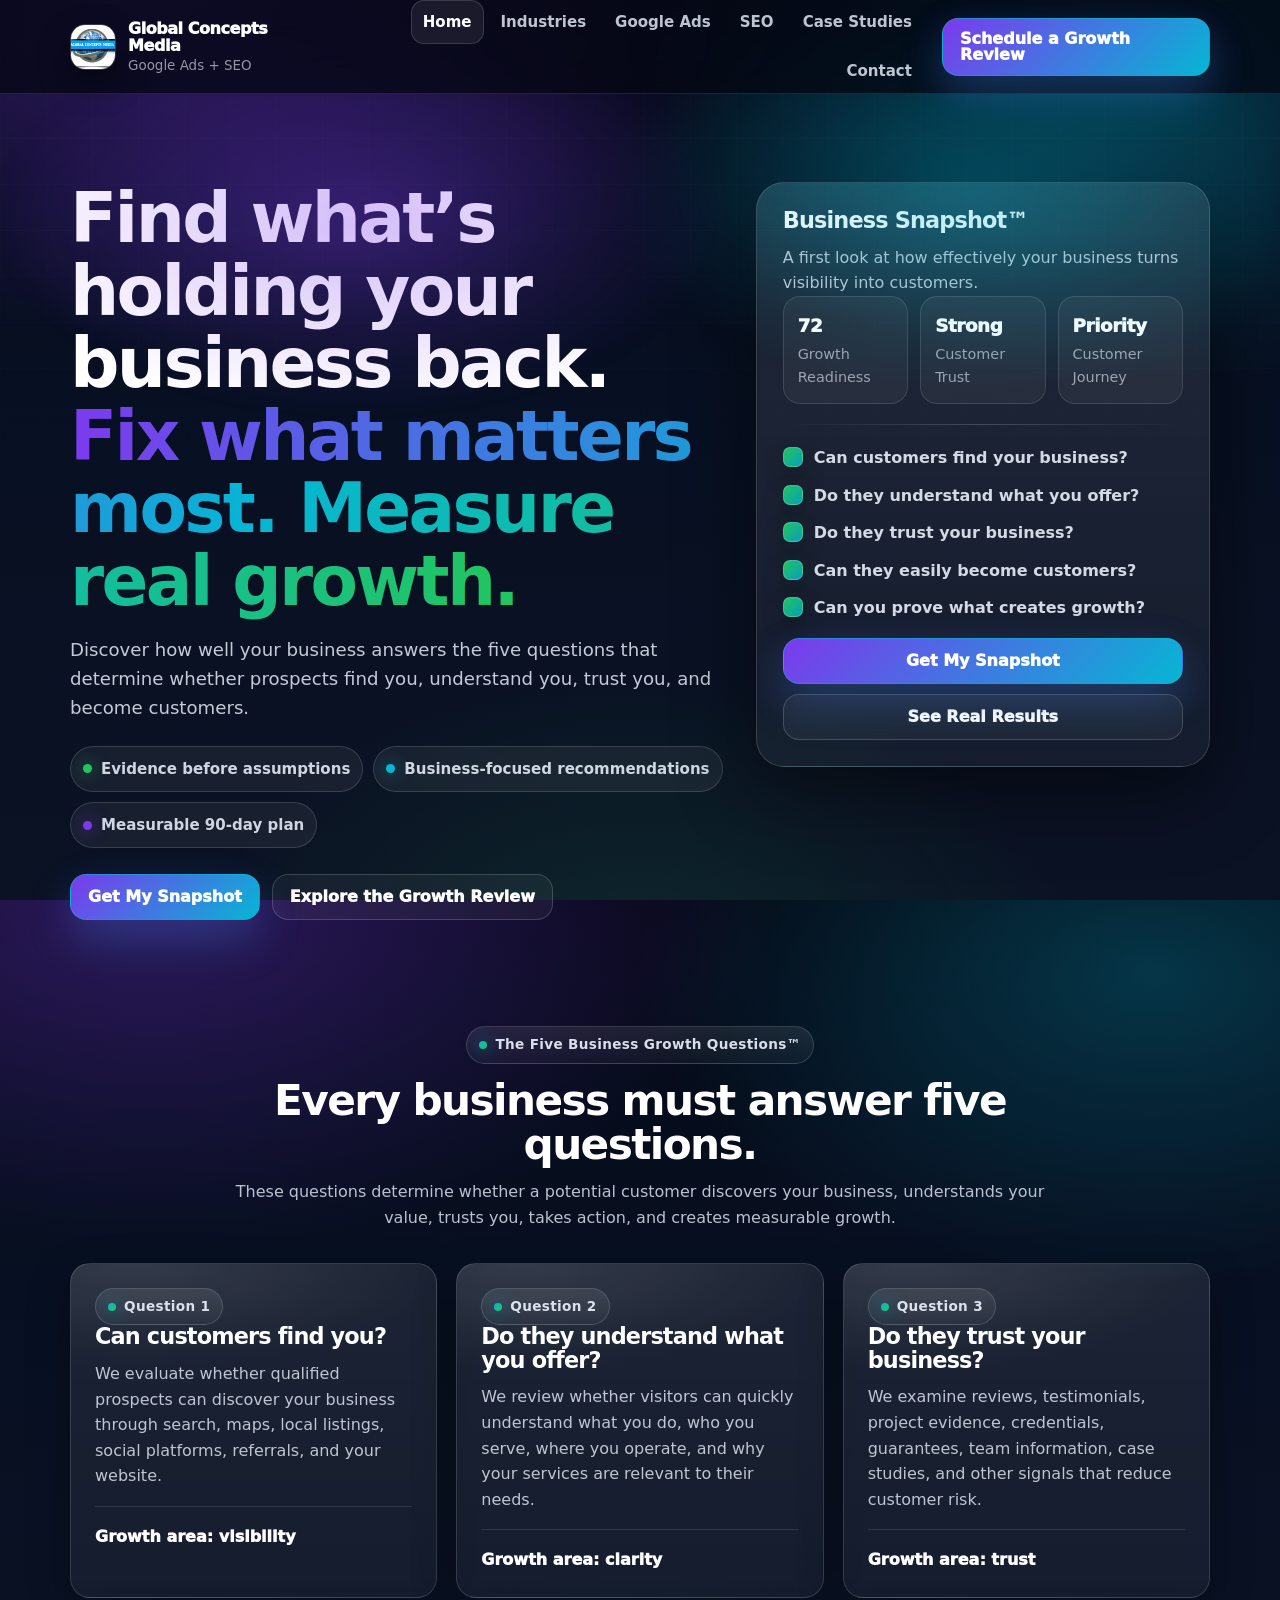
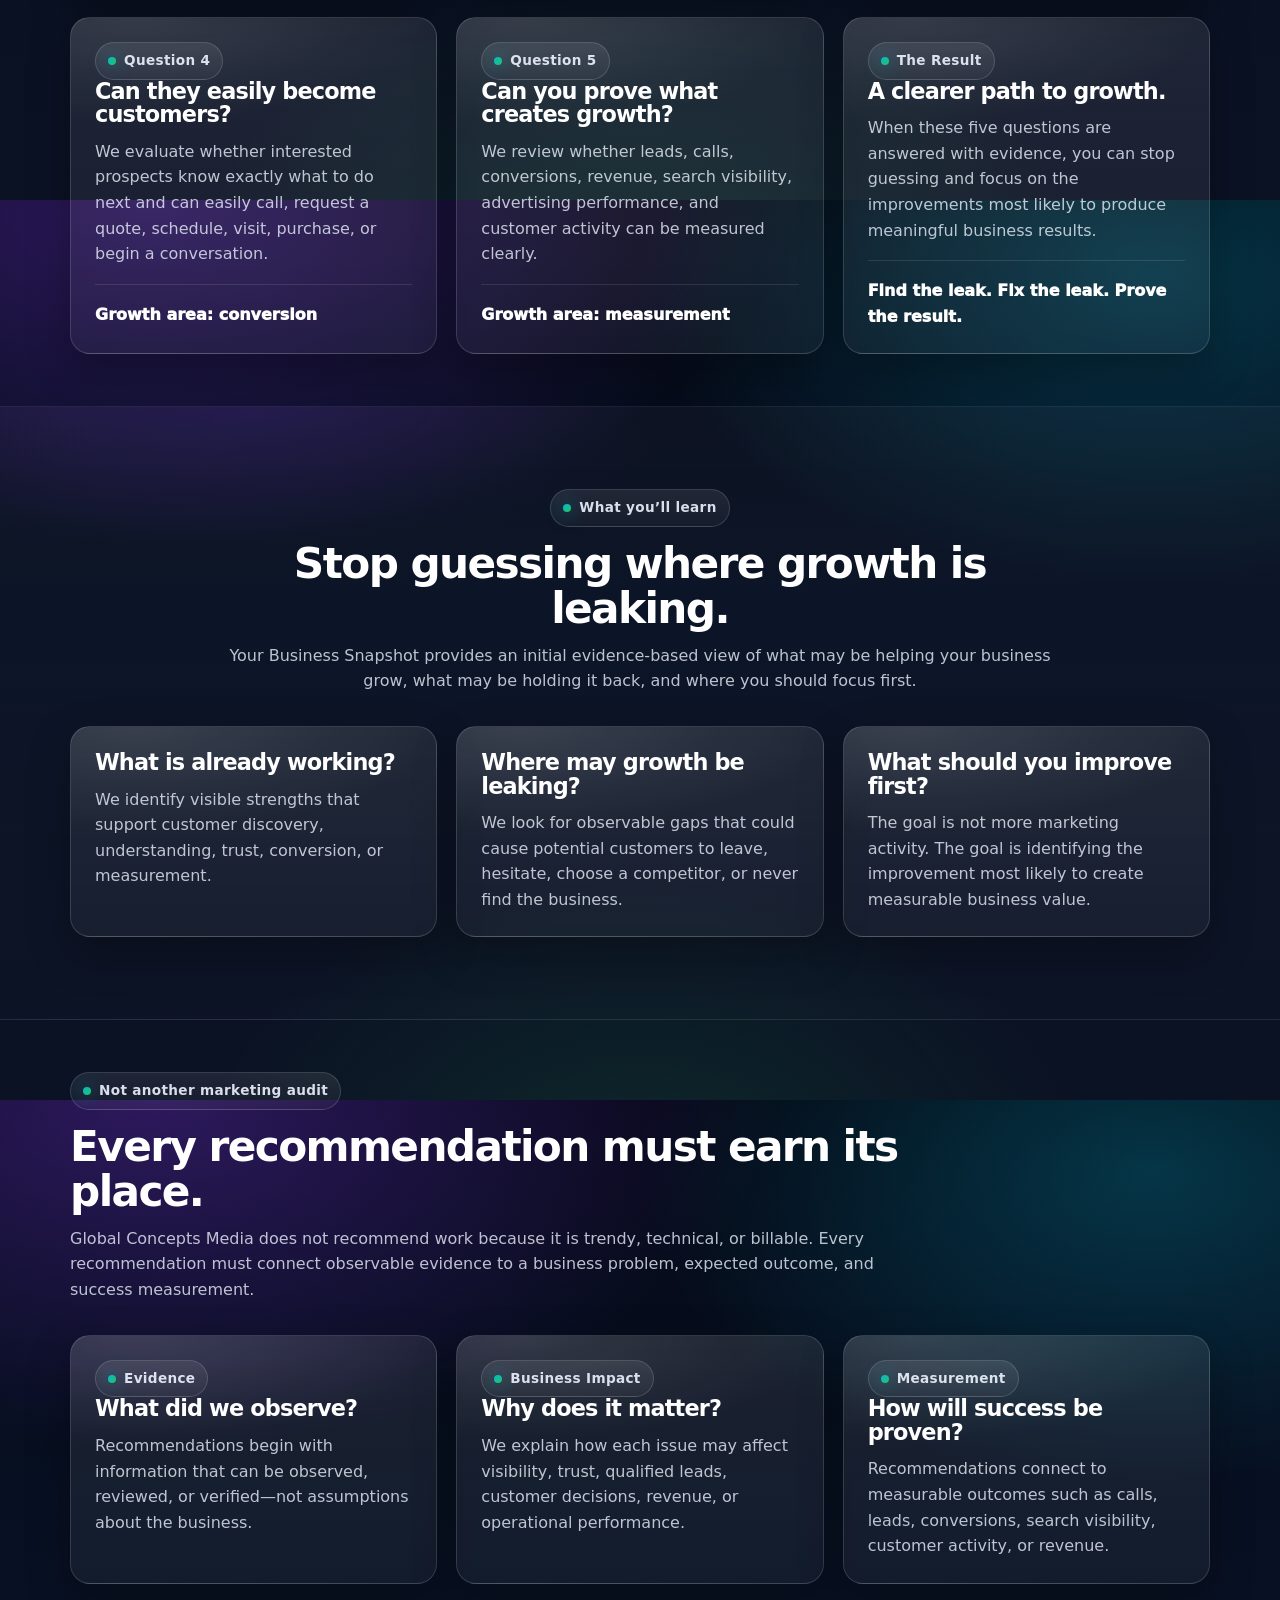
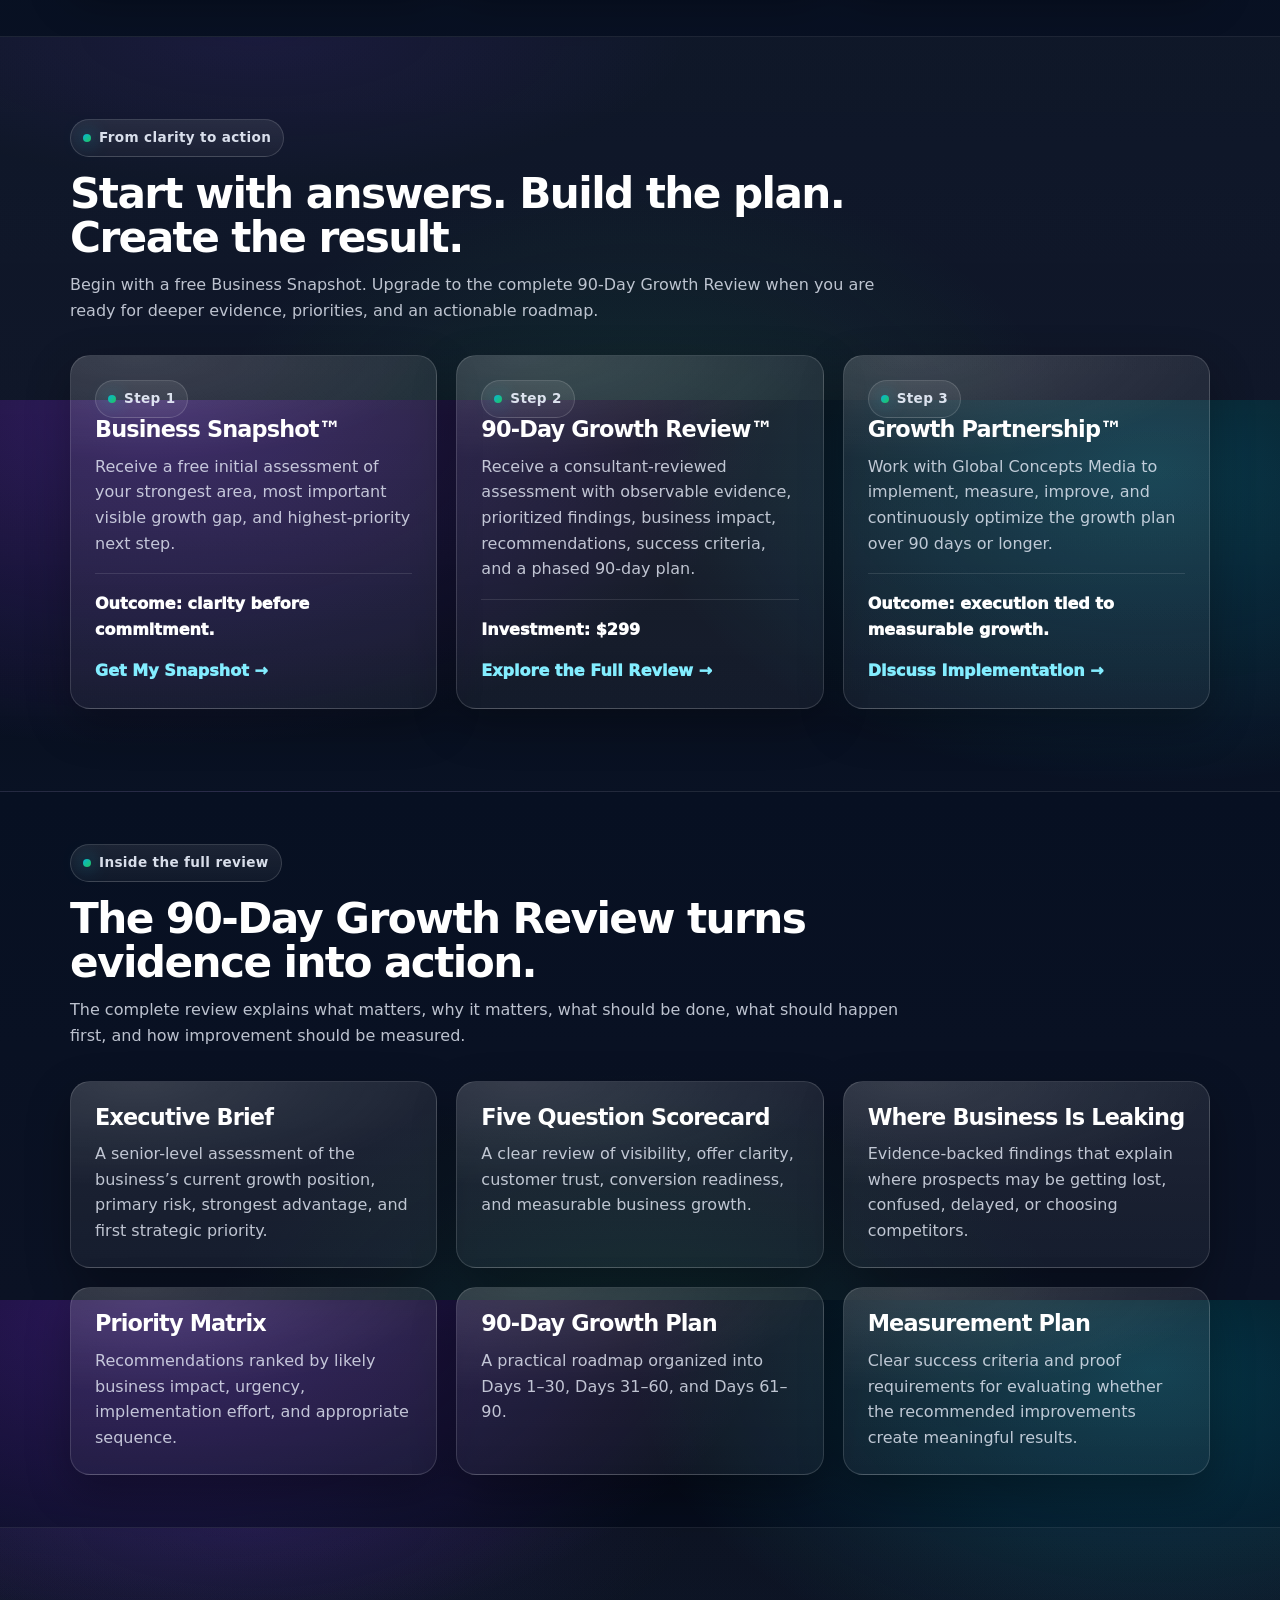
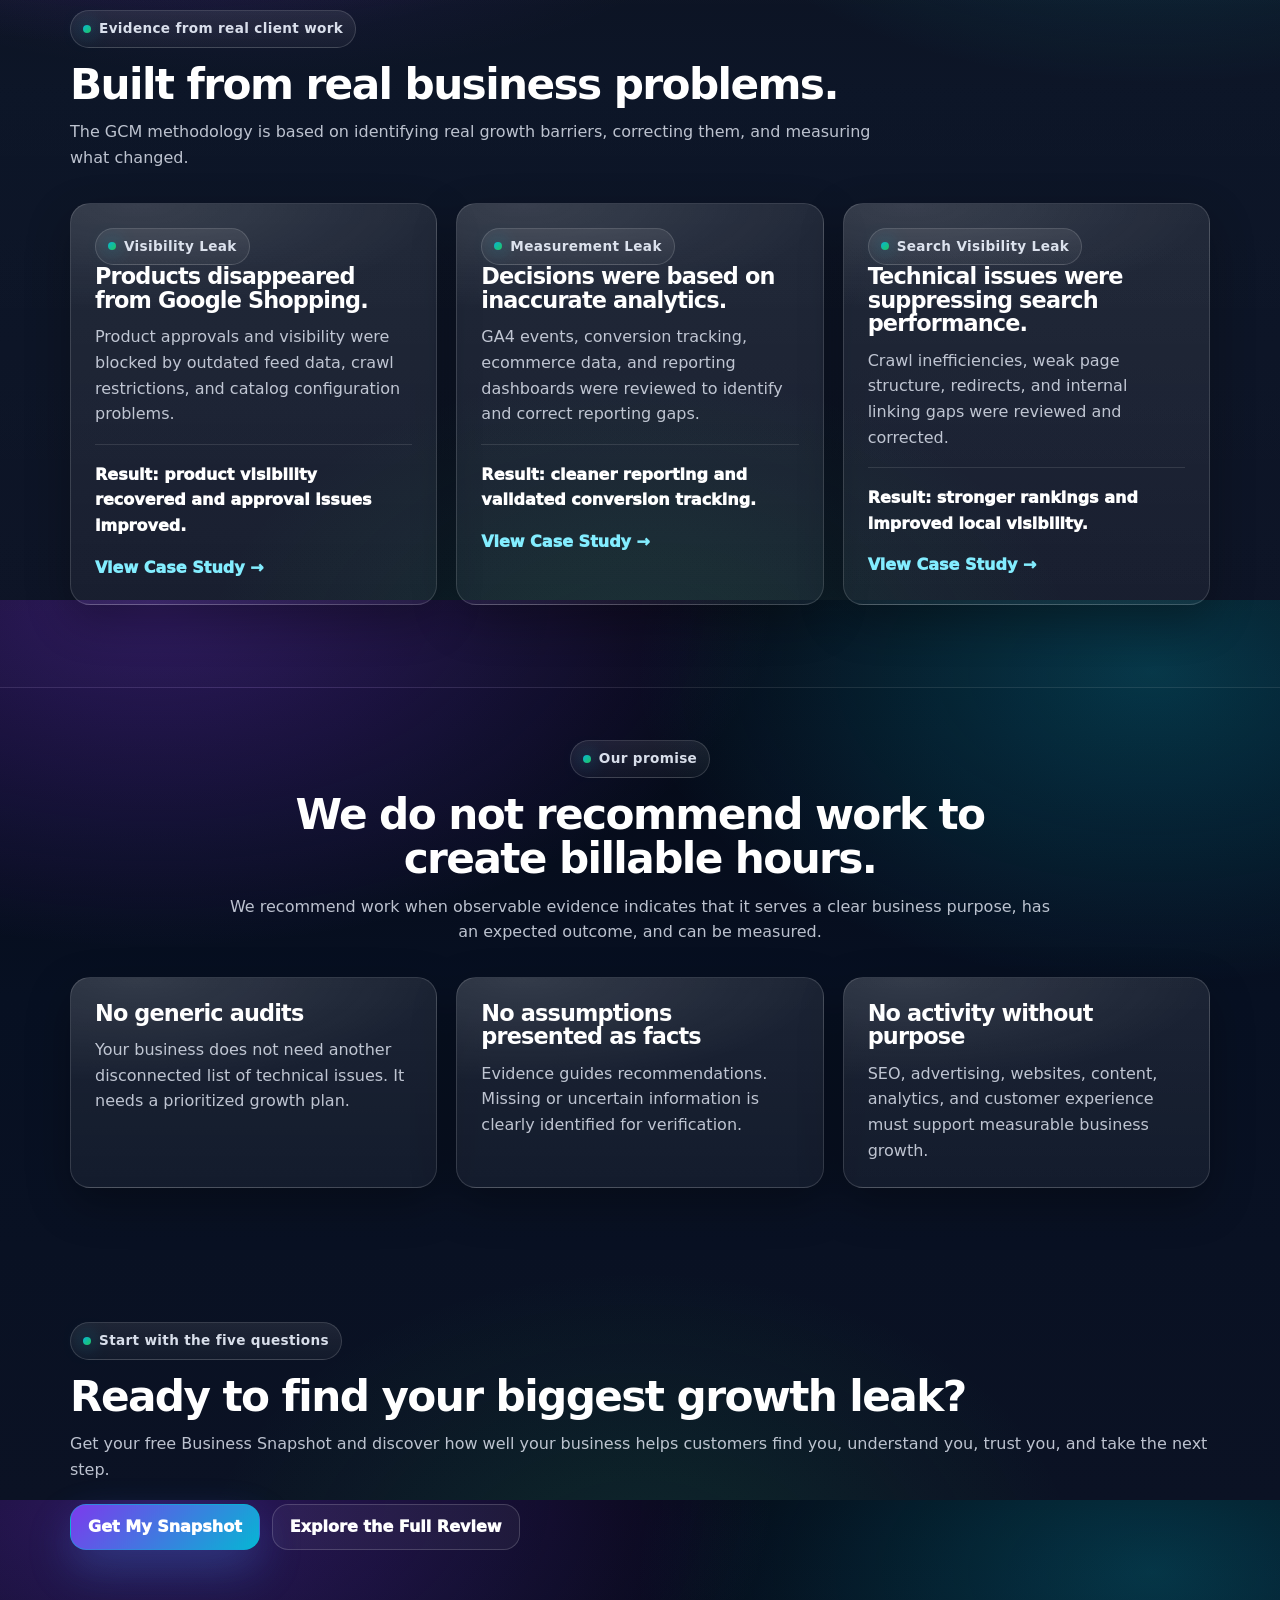
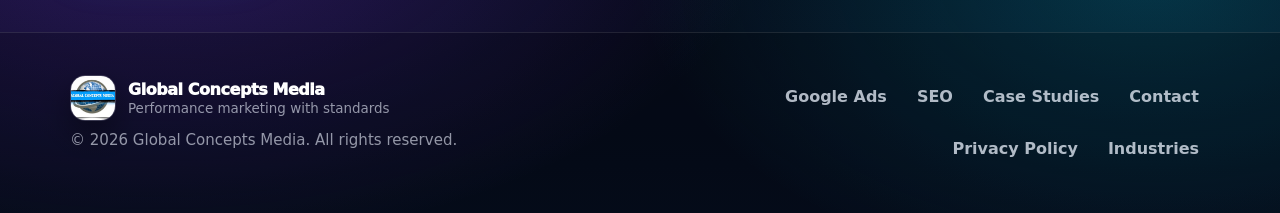
==== commit 1eabc06c: "Update index.html" ====
--- a/index.html
+++ b/index.html
@@ -29,9 +29,9 @@
 
   <link rel="canonical" href="https://globalconceptsmedia.com/" />
   <link rel="icon" href="./images/logo.jpg" />
-  <link rel="stylesheet" href="./styles.css?v=20260711-1" />
-
-  <script defer src="./shared.js?v=20260711-1"></script>
+  <link rel="stylesheet" href="./styles.css?v=20260711-2" />
+
+  <script defer src="./shared.js?v=20260711-2"></script>
 </head>
 
 <body>
@@ -49,7 +49,6 @@
       <div class="container hero-grid">
 
         <div class="hero-copy">
-          <p class="eyebrow">Evidence-based business growth</p>
 
           <h1>
             Find what’s holding your business back.
@@ -60,9 +59,26 @@
 
           <p class="subhead">
             Discover how well your business answers the five questions
-            that determine whether prospects find you, trust you, and
-            become customers.
-          </p>
+            that determine whether prospects find you, understand you,
+            trust you, and become customers.
+          </p>
+
+          <div class="trust-row">
+            <div class="trust-pill">
+              <span class="dot dot-green"></span>
+              Evidence before assumptions
+            </div>
+
+            <div class="trust-pill">
+              <span class="dot dot-blue"></span>
+              Business-focused recommendations
+            </div>
+
+            <div class="trust-pill">
+              <span class="dot dot-purple"></span>
+              Measurable 90-day plan
+            </div>
+          </div>
 
           <div class="cta-row">
             <a
@@ -77,22 +93,6 @@
             </a>
           </div>
 
-          <div class="trust-row">
-            <div class="trust-pill">
-              <span class="dot dot-green"></span>
-              Evidence before assumptions
-            </div>
-
-            <div class="trust-pill">
-              <span class="dot dot-blue"></span>
-              Business-focused recommendations
-            </div>
-
-            <div class="trust-pill">
-              <span class="dot dot-purple"></span>
-              Measurable 90-day plan
-            </div>
-          </div>
         </div>
 
         <div class="hero-card">
@@ -139,12 +139,17 @@
 
               <li>
                 <span class="check"></span>
-                Do they trust you enough to act?
+                Do they trust your business?
               </li>
 
               <li>
                 <span class="check"></span>
-                What should you improve first?
+                Can they easily become customers?
+              </li>
+
+              <li>
+                <span class="check"></span>
+                Can you prove what creates growth?
               </li>
             </ul>
 
@@ -174,14 +179,16 @@
 
 
     <!-- =====================================================
-         FIVE QUESTIONS
+         FIVE BUSINESS GROWTH QUESTIONS
          ===================================================== -->
 
     <section class="section section-tight">
       <div class="container">
 
         <div class="section-head center">
-          <p class="eyebrow">The GCM Growth Framework</p>
+          <p class="eyebrow">
+            The Five Business Growth Questions™
+          </p>
 
           <h2>Every business must answer five questions.</h2>
 
@@ -261,12 +268,12 @@
           <article class="feature card">
             <p class="eyebrow">Question 5</p>
 
-            <h3>Can you prove your marketing works?</h3>
-
-            <p class="muted">
-              We review whether leads, calls, conversions, revenue, search
-              visibility, advertising performance, and customer activity
-              can be measured clearly.
+            <h3>Can you prove what creates growth?</h3>
+
+            <p class="muted">
+              We review whether leads, calls, conversions, revenue,
+              search visibility, advertising performance, and customer
+              activity can be measured clearly.
             </p>
 
             <div class="result-line">
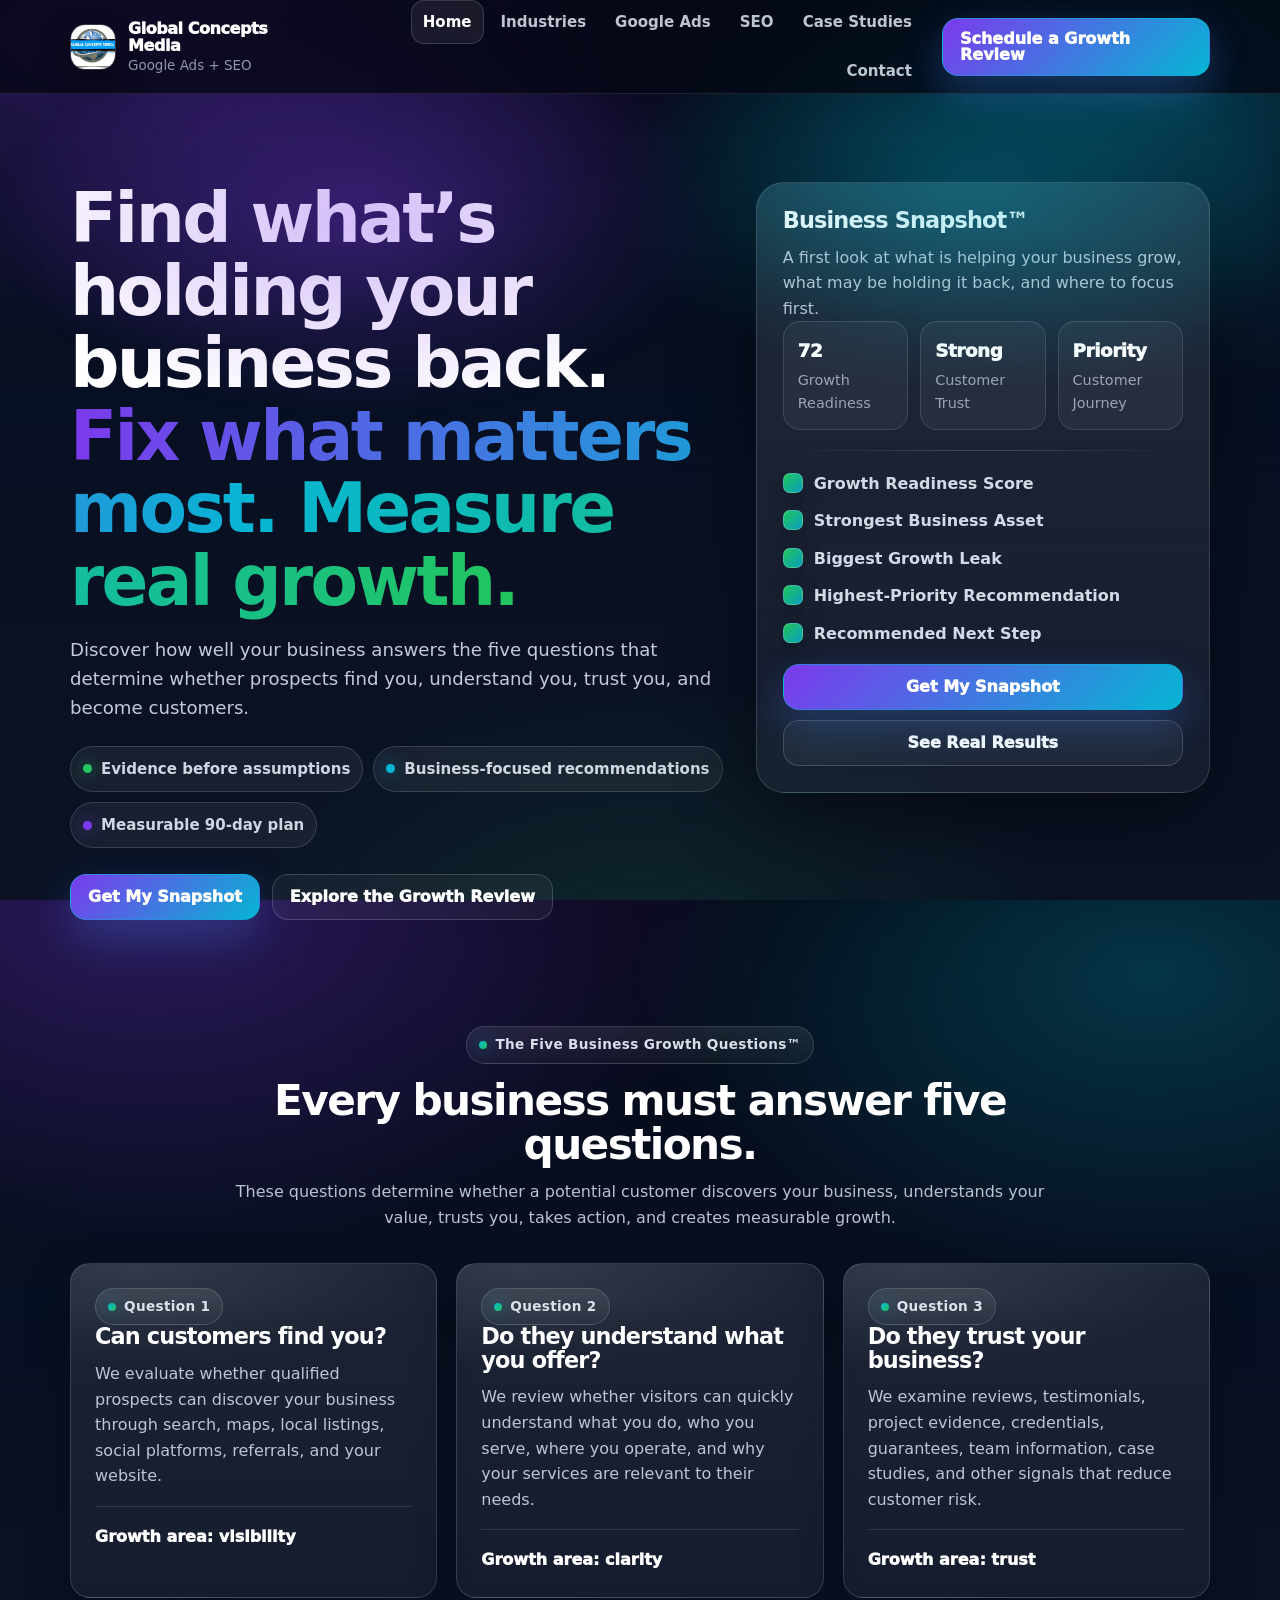
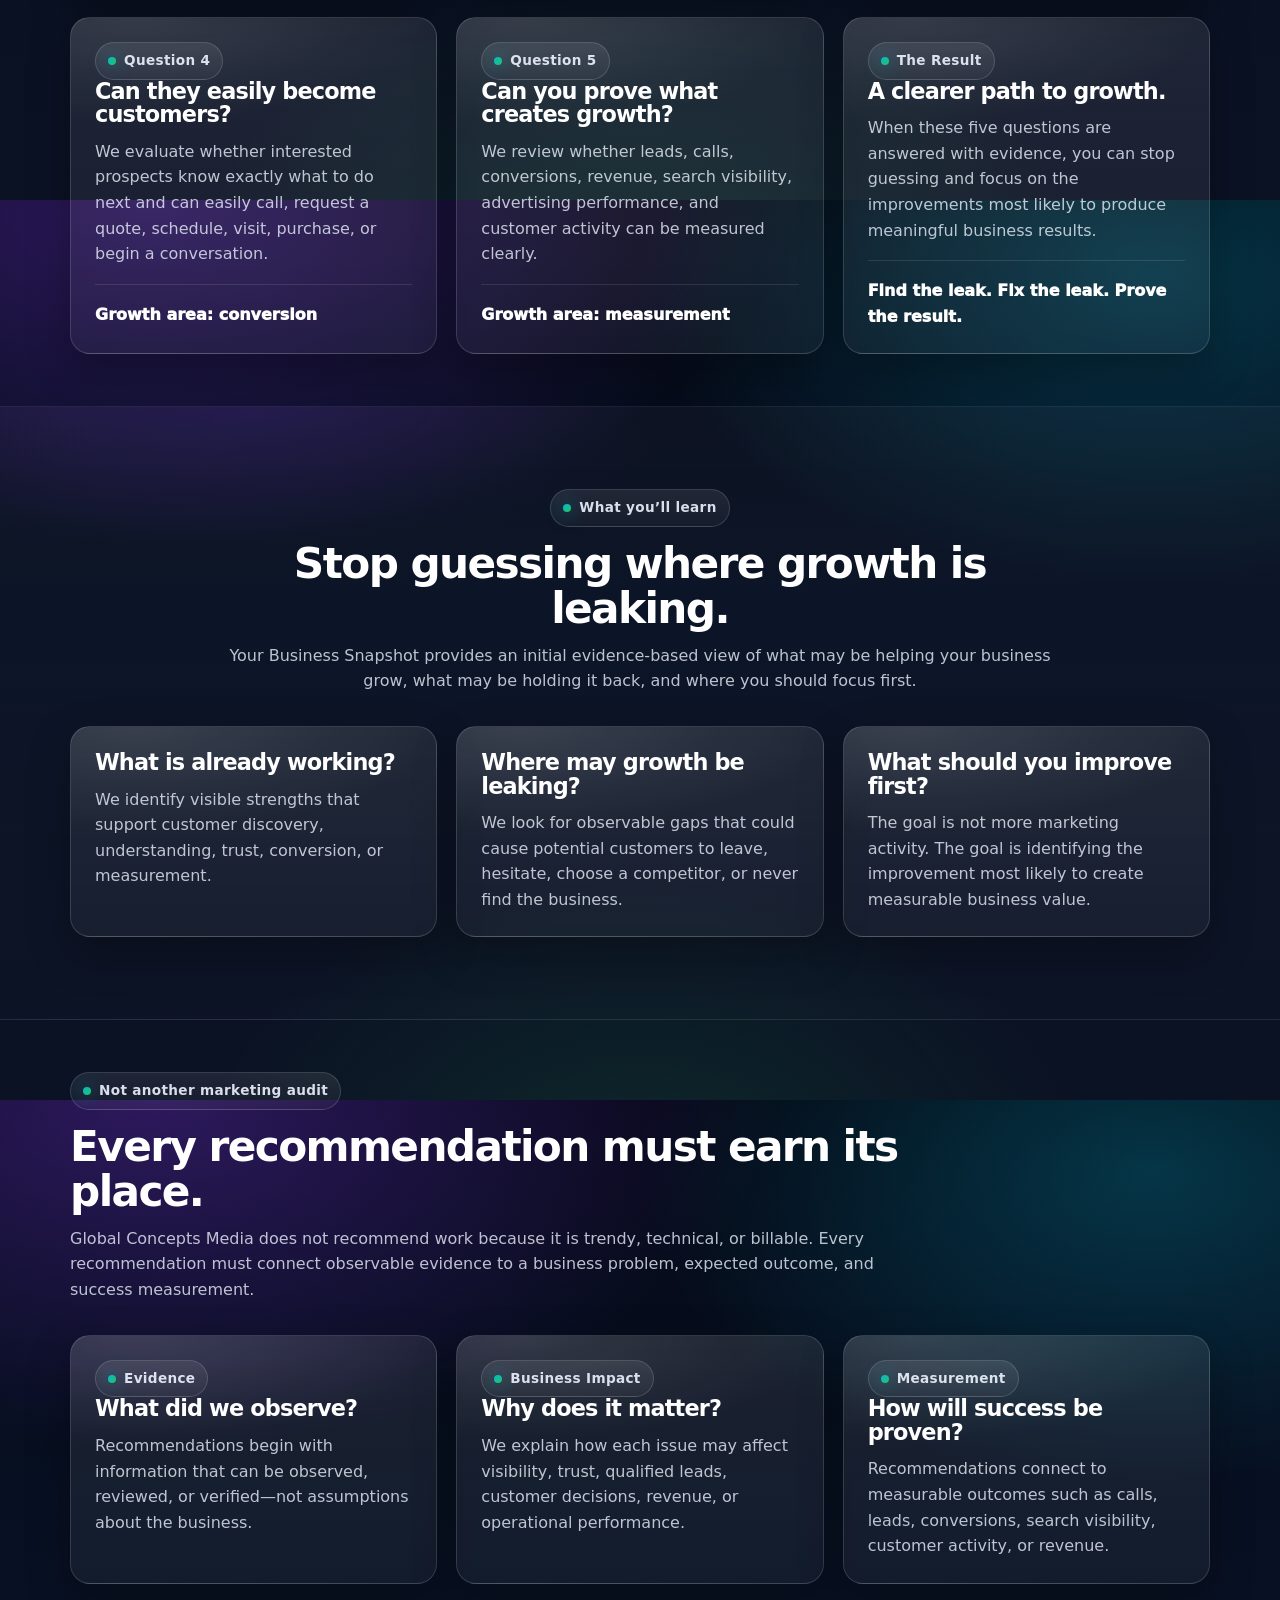
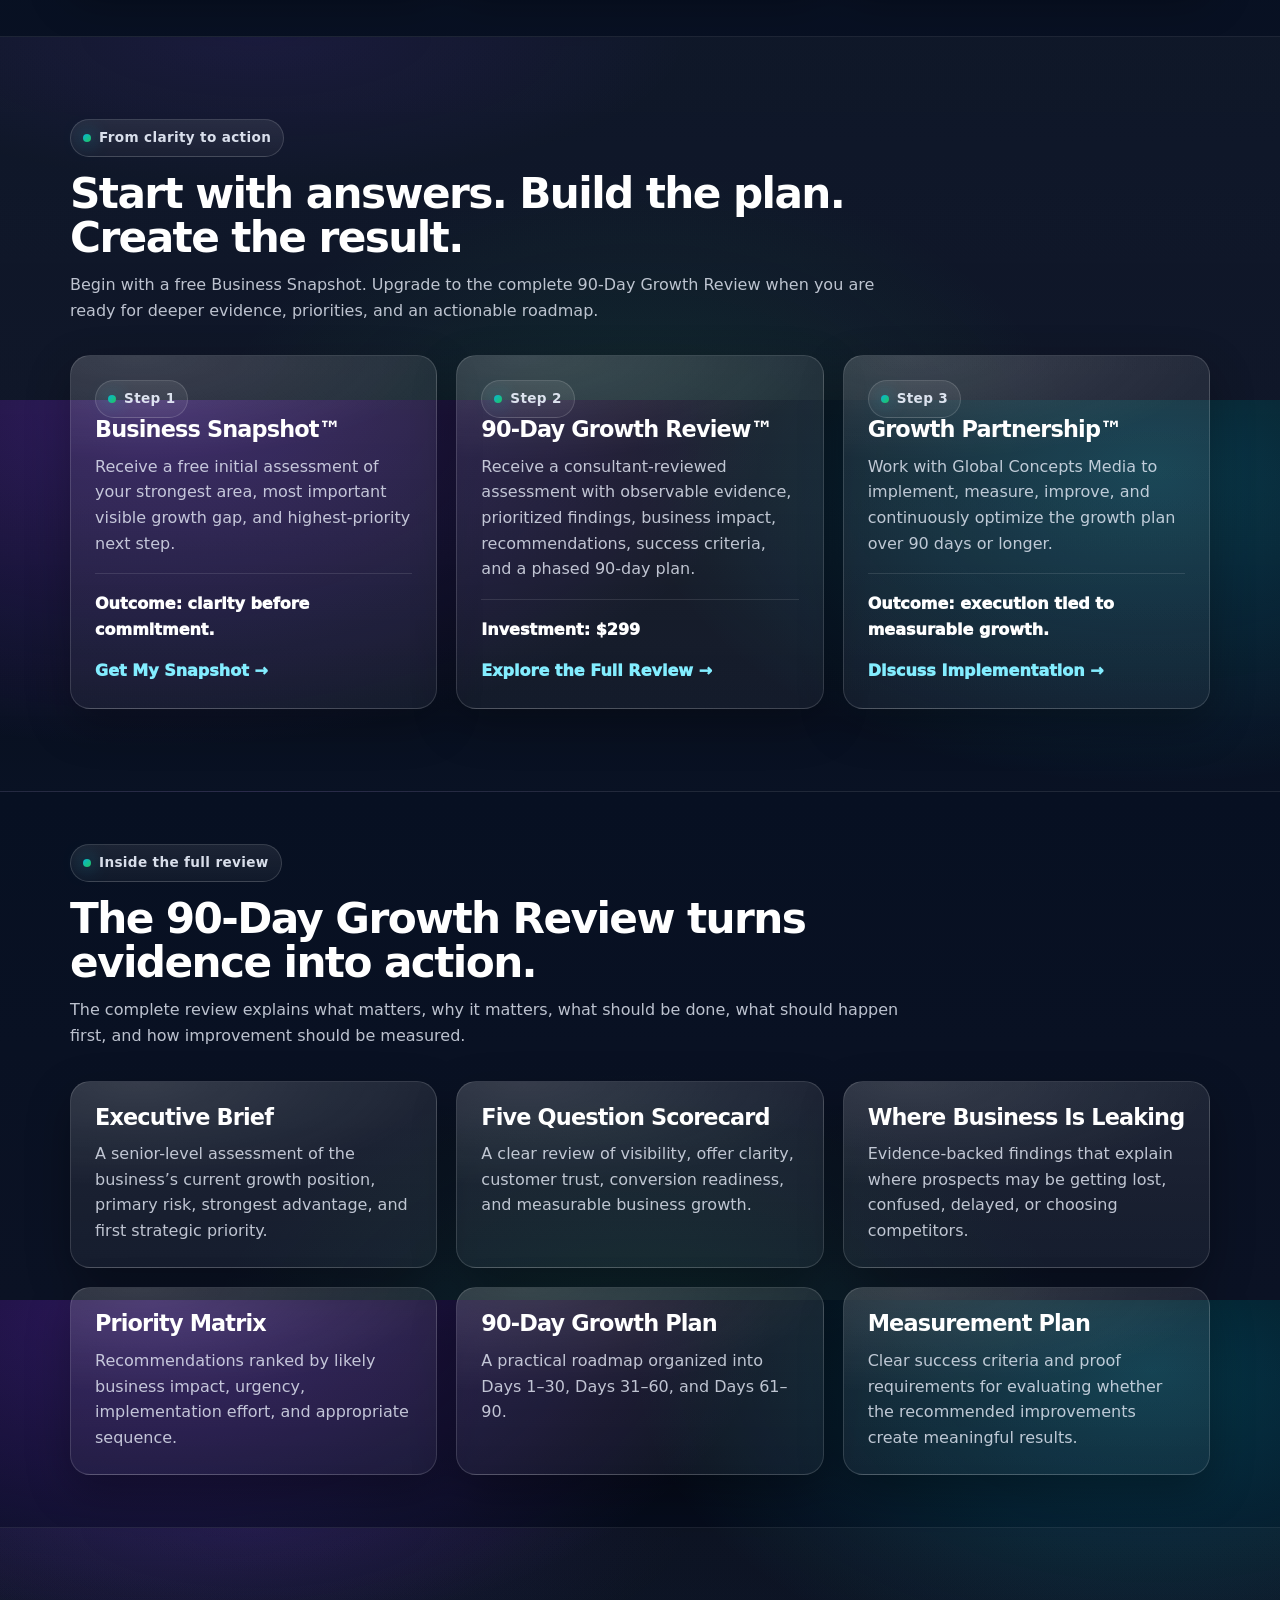
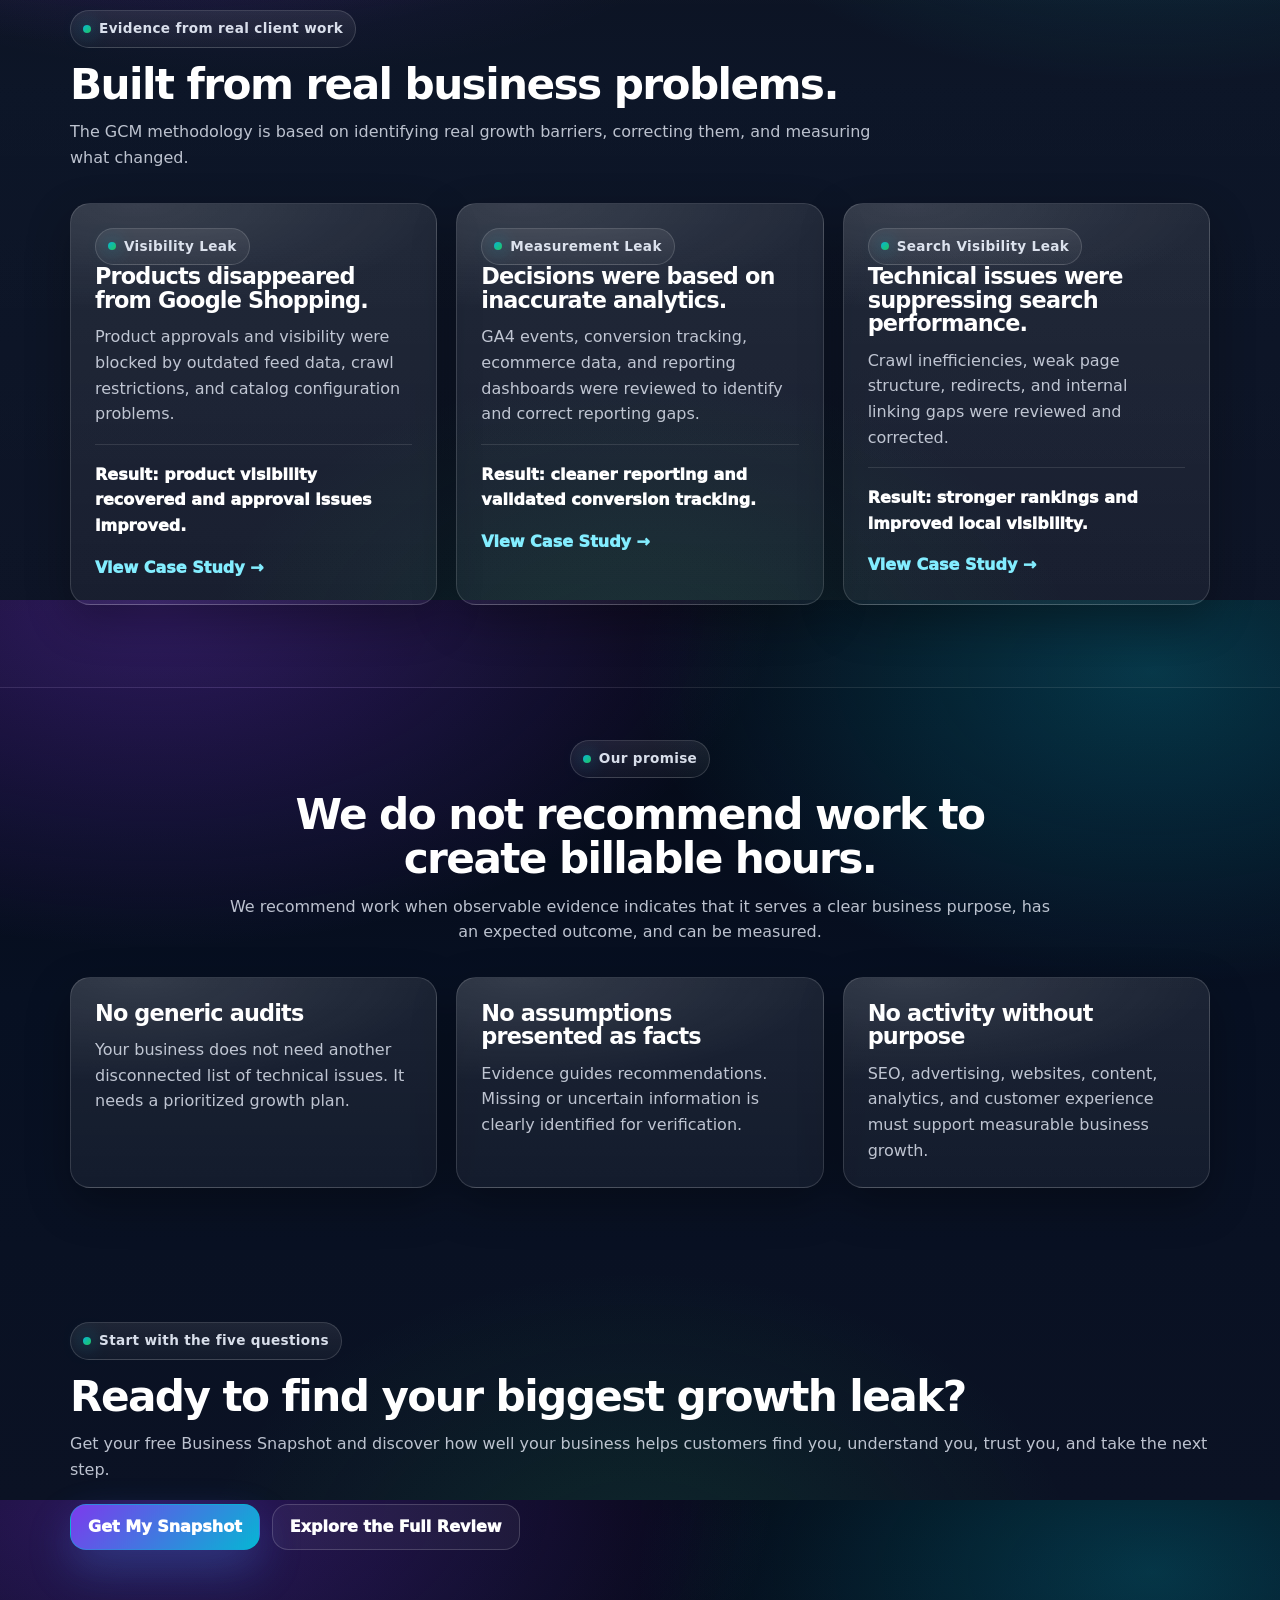
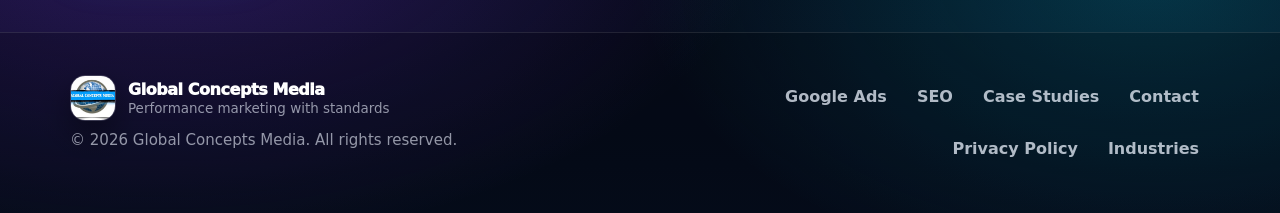
==== commit d7a463ee: "Update index.html" ====
--- a/index.html
+++ b/index.html
@@ -29,9 +29,9 @@
 
   <link rel="canonical" href="https://globalconceptsmedia.com/" />
   <link rel="icon" href="./images/logo.jpg" />
-  <link rel="stylesheet" href="./styles.css?v=20260711-2" />
-
-  <script defer src="./shared.js?v=20260711-2"></script>
+  <link rel="stylesheet" href="./styles.css?v=20260711-3" />
+
+  <script defer src="./shared.js?v=20260711-3"></script>
 </head>
 
 <body>
@@ -102,8 +102,8 @@
               <h3>Business Snapshot™</h3>
 
               <p class="muted">
-                A first look at how effectively your business turns
-                visibility into customers.
+                A first look at what is helping your business grow,
+                what may be holding it back, and where to focus first.
               </p>
             </div>
 
@@ -129,27 +129,27 @@
             <ul class="checklist">
               <li>
                 <span class="check"></span>
-                Can customers find your business?
+                Growth Readiness Score
               </li>
 
               <li>
                 <span class="check"></span>
-                Do they understand what you offer?
+                Strongest Business Asset
               </li>
 
               <li>
                 <span class="check"></span>
-                Do they trust your business?
+                Biggest Growth Leak
               </li>
 
               <li>
                 <span class="check"></span>
-                Can they easily become customers?
+                Highest-Priority Recommendation
               </li>
 
               <li>
                 <span class="check"></span>
-                Can you prove what creates growth?
+                Recommended Next Step
               </li>
             </ul>
 
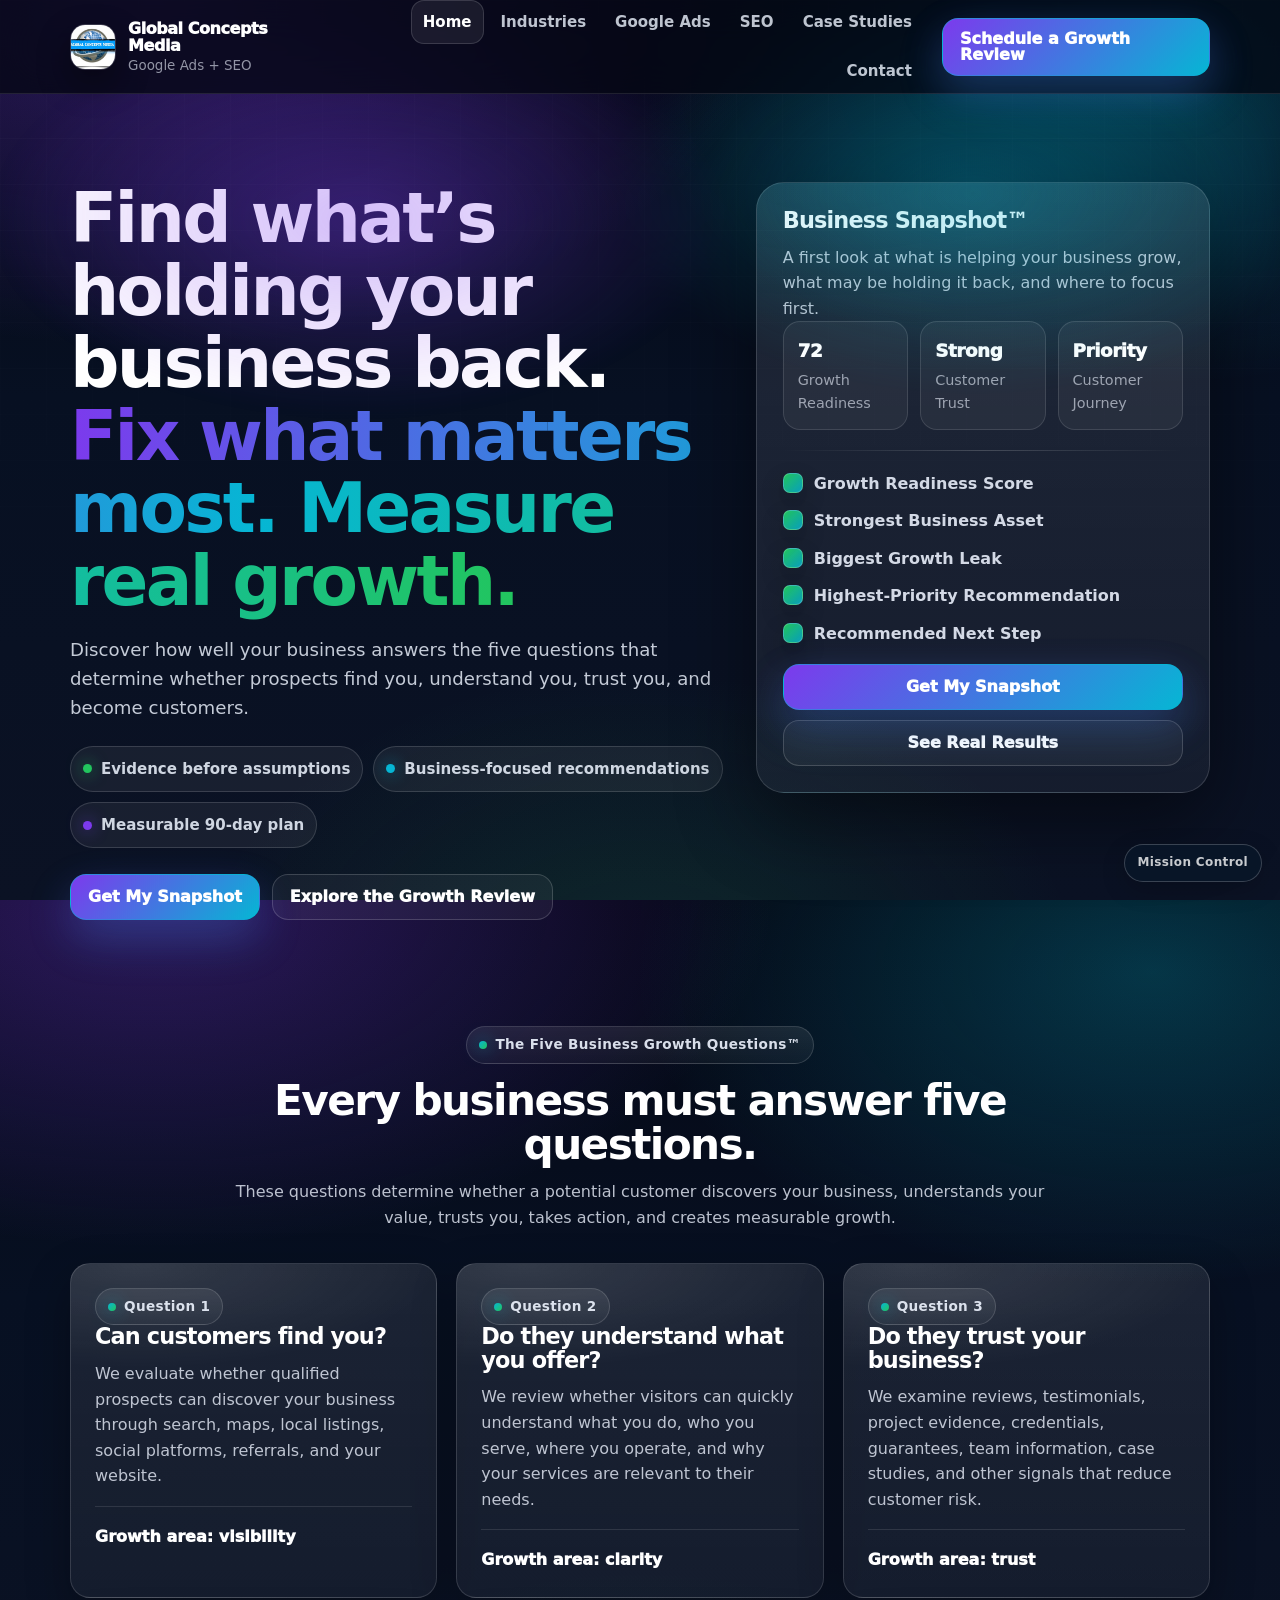
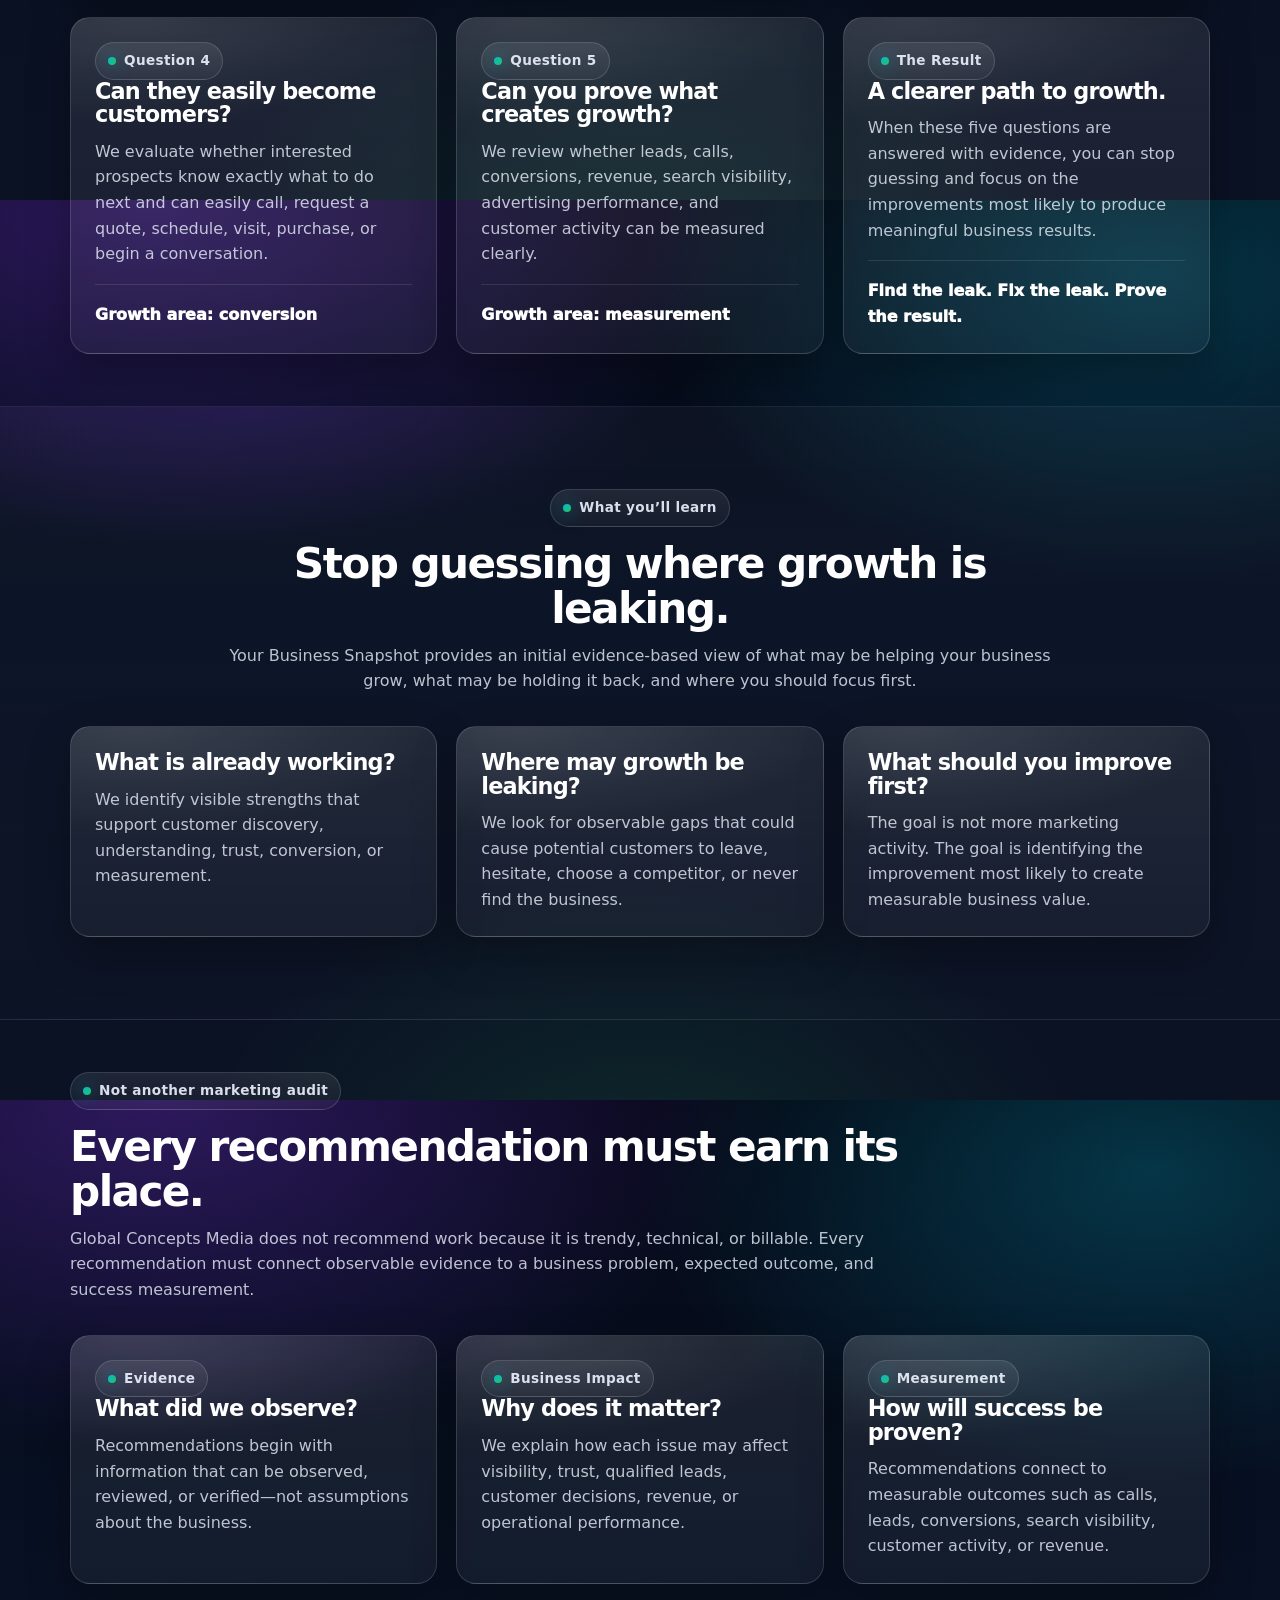
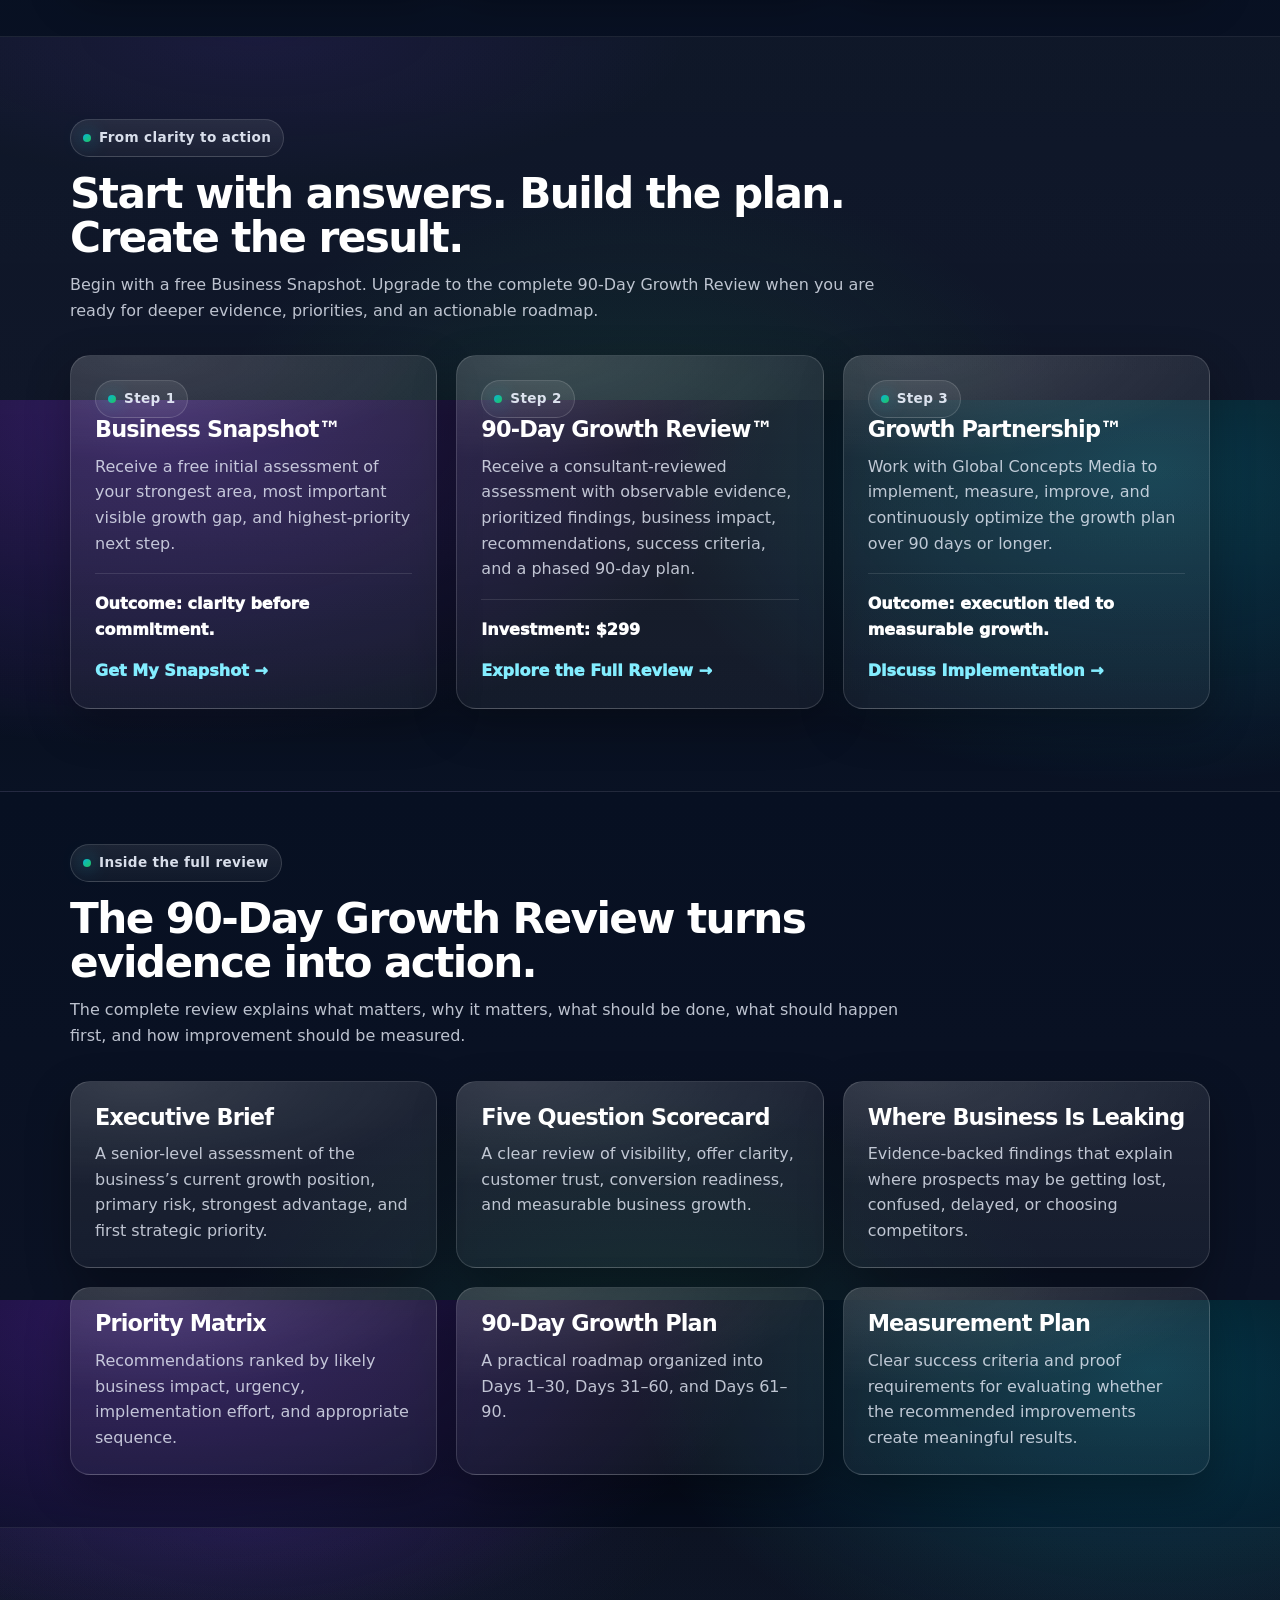
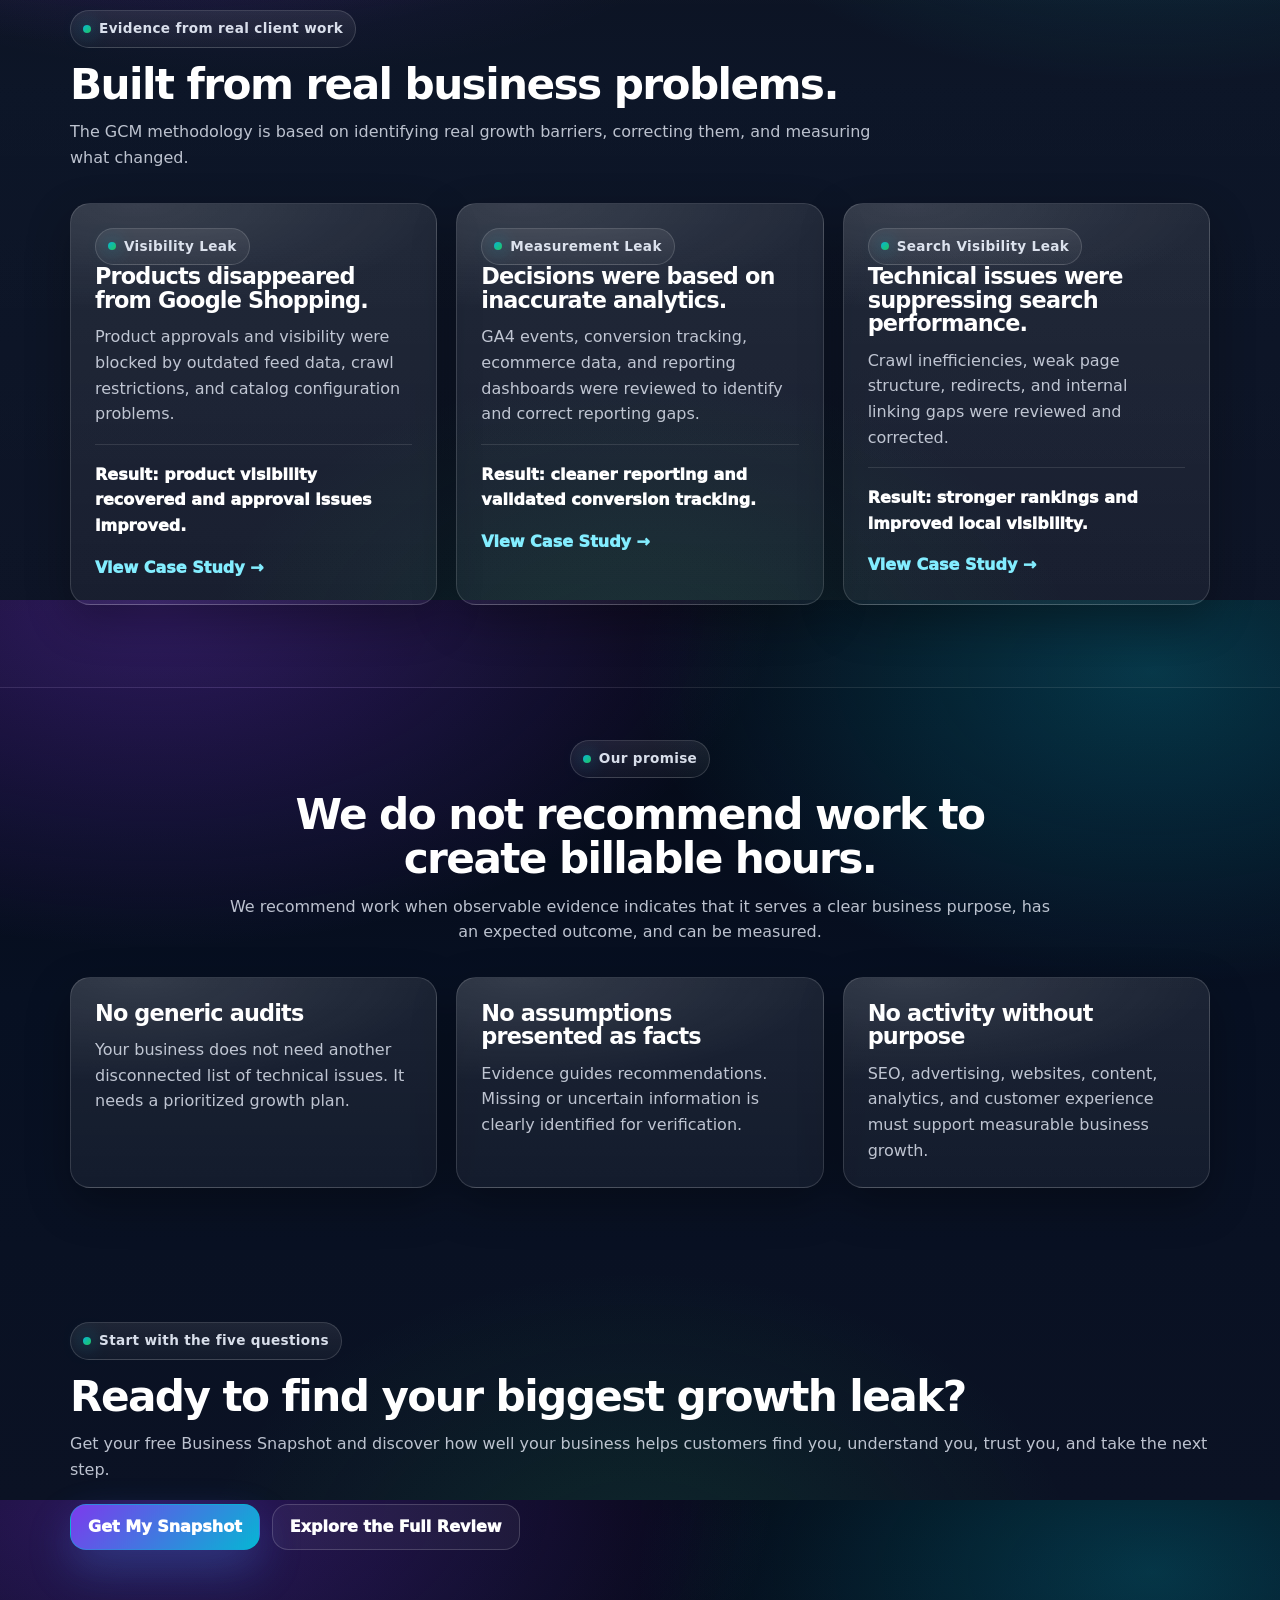
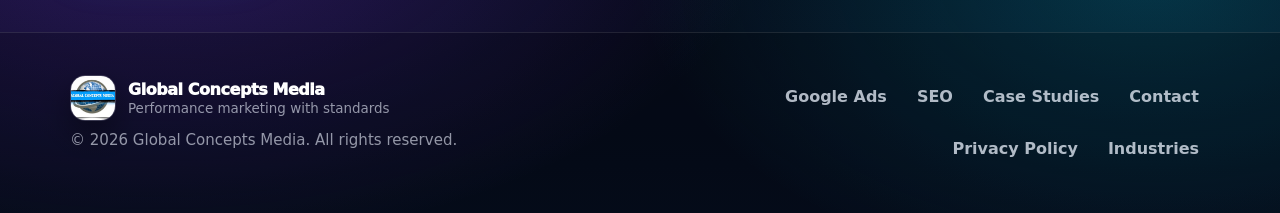
==== commit 55da48b5: "Update index.html" ====
--- a/index.html
+++ b/index.html
@@ -38,6 +38,42 @@
   <a class="skip-link" href="#main">Skip to content</a>
 
   <div id="site-header"></div>
+
+  <!-- Internal GCM OS access -->
+  <div
+    style="
+      position: fixed;
+      right: 18px;
+      bottom: 18px;
+      z-index: 999;
+    "
+  >
+    <a
+      href="https://globalconceptsmediallc-oss.github.io/gcm-operating-system-app/today.html"
+      rel="nofollow"
+      style="
+        display: inline-flex;
+        align-items: center;
+        justify-content: center;
+        min-height: 38px;
+        padding: 0 13px;
+        border: 1px solid rgba(255, 255, 255, 0.2);
+        border-radius: 999px;
+        background: rgba(8, 22, 40, 0.88);
+        color: rgba(255, 255, 255, 0.78);
+        box-shadow: 0 8px 24px rgba(0, 0, 0, 0.18);
+        backdrop-filter: blur(10px);
+        -webkit-backdrop-filter: blur(10px);
+        font-size: 12px;
+        font-weight: 700;
+        letter-spacing: 0.03em;
+        text-decoration: none;
+      "
+      aria-label="Open GCM OS Mission Control"
+    >
+      Mission Control
+    </a>
+  </div>
 
   <main id="main">
 
